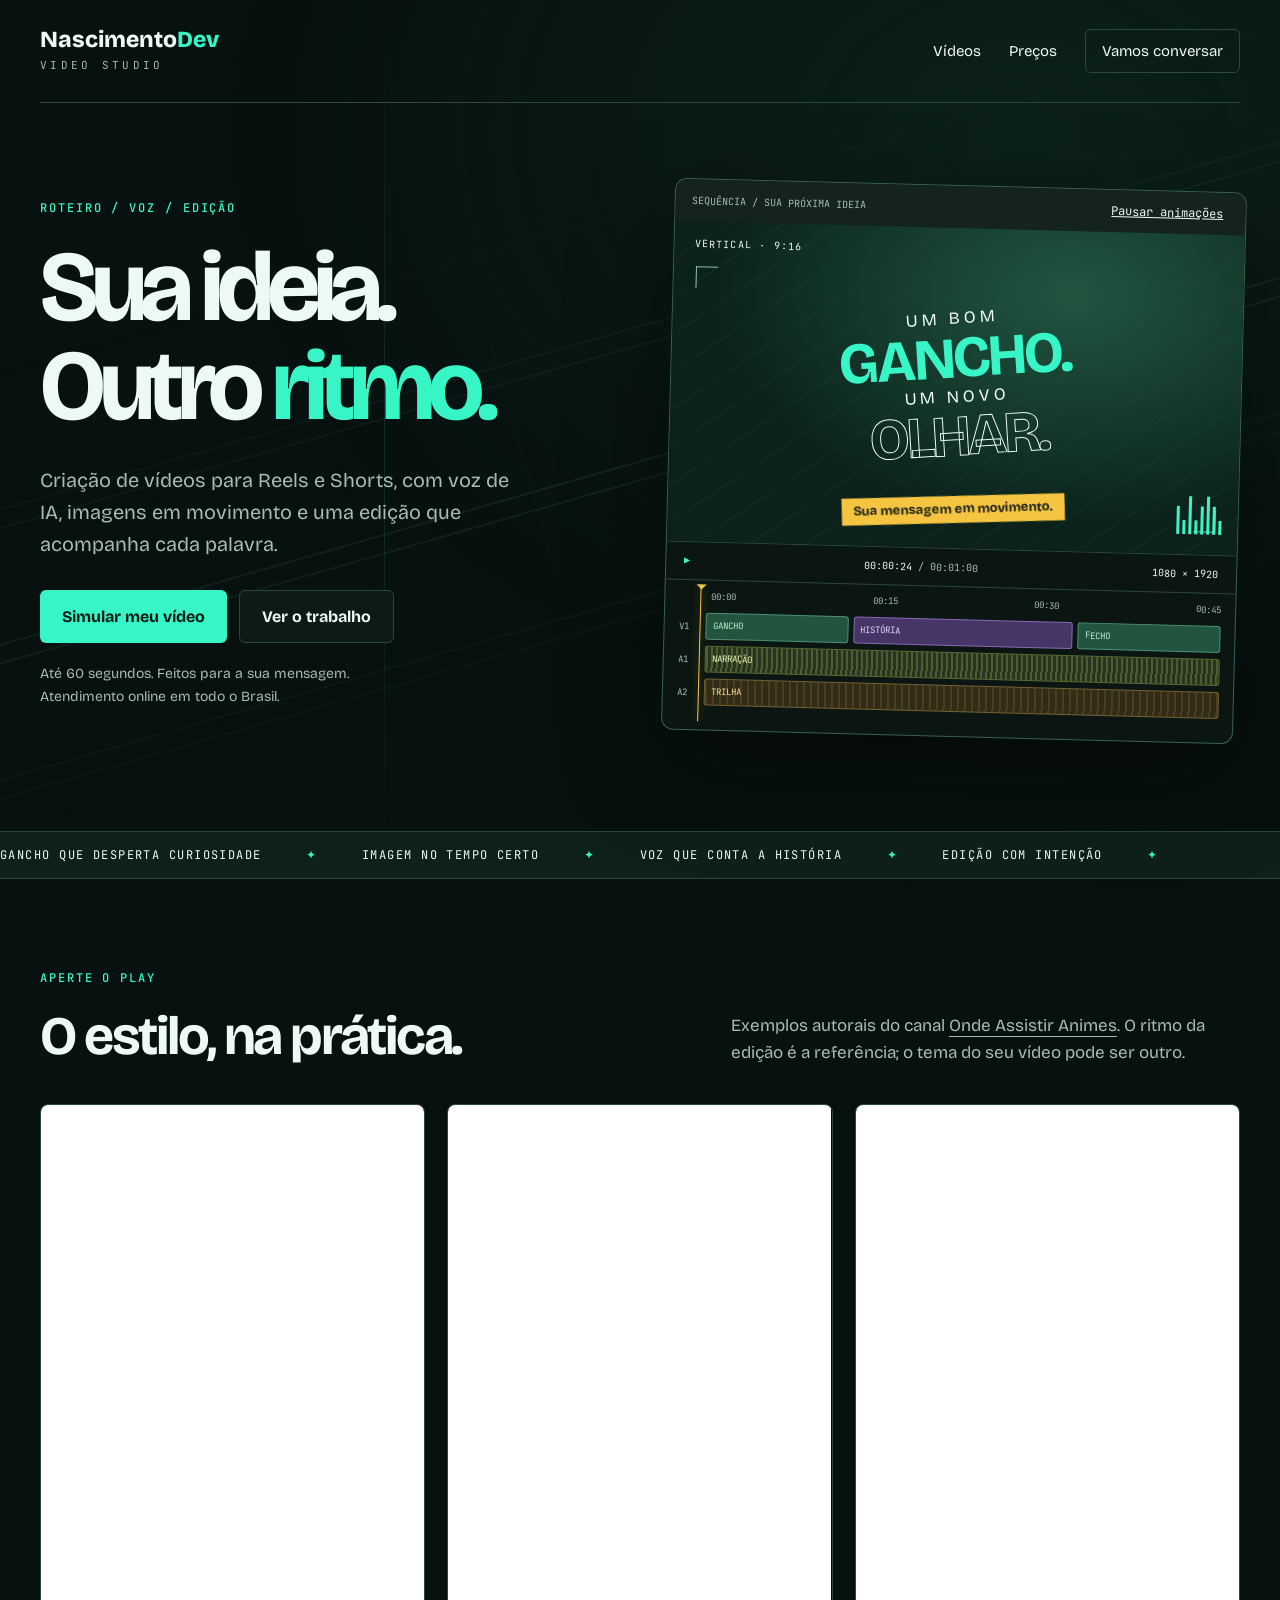
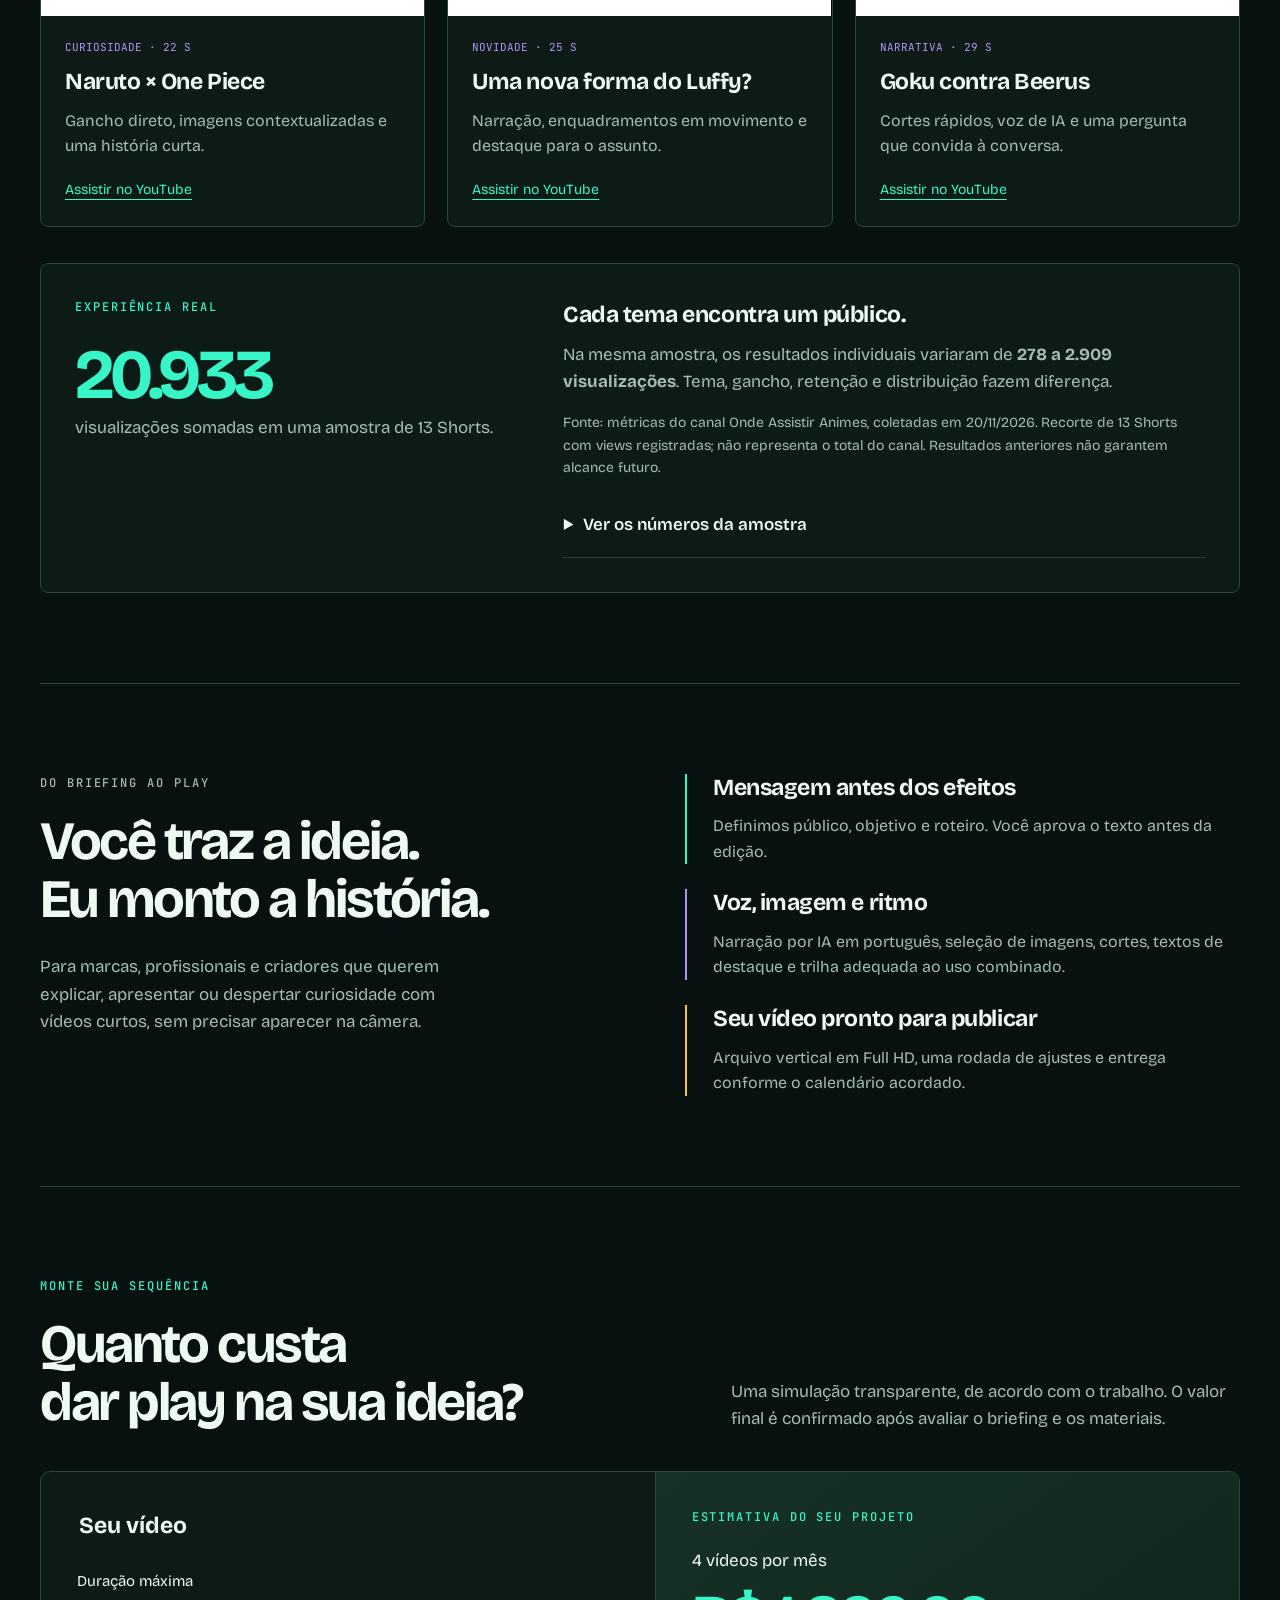
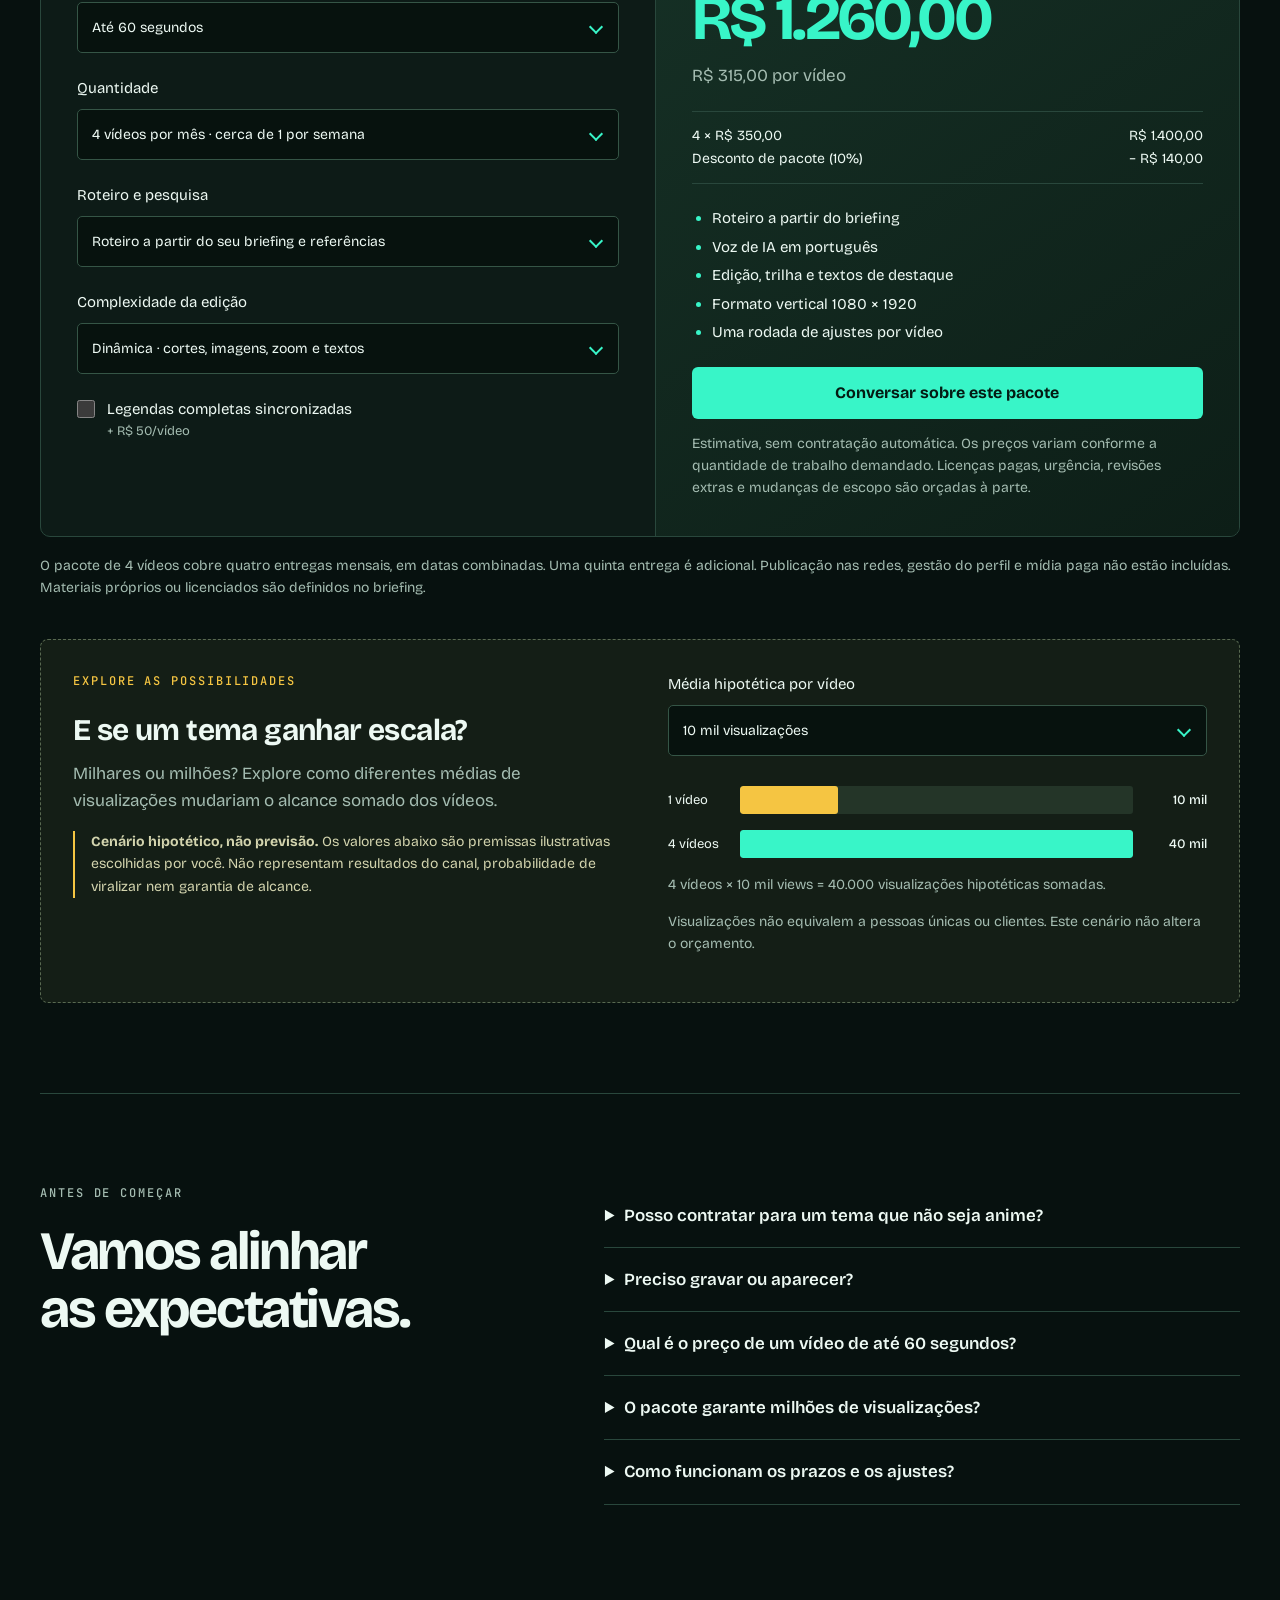
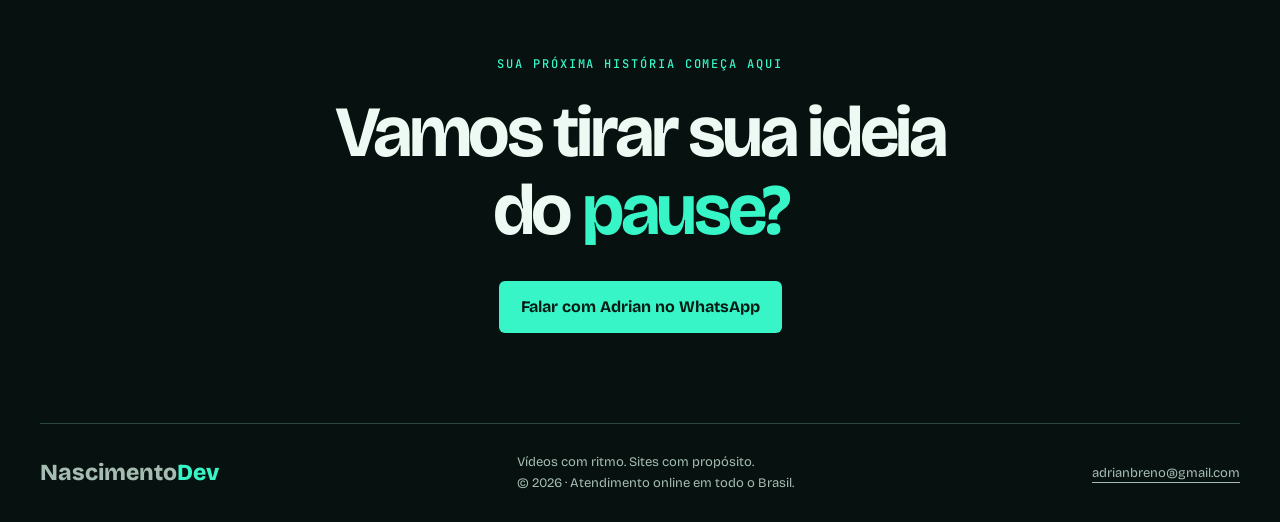
==== videos/index.html @ f518eeb1 "Add video services page with pricing calculator and SEO" ====
<!doctype html>
<html lang="pt-BR">
<head>
<meta charset="utf-8"><meta name="viewport" content="width=device-width,initial-scale=1">
<title>Criação de vídeos para Reels e Shorts com IA | NascimentoDev</title>
<meta name="description" content="Vídeos de até 60 segundos com roteiro, voz de IA, edição dinâmica e trilha. Veja exemplos reais e simule seu pacote mensal de Reels e Shorts.">
<link rel="canonical" href="https://adriannascimentodev.github.io/videos/">
<meta name="theme-color" content="#07110f"><link rel="icon" href="../favicon.svg" type="image/svg+xml">
<meta property="og:type" content="website"><meta property="og:locale" content="pt_BR"><meta property="og:site_name" content="NascimentoDev">
<meta property="og:title" content="Sua ideia merece ritmo. Vídeos por NascimentoDev."><meta property="og:description" content="Roteiro, voz de IA e edição dinâmica para Reels e Shorts. Conheça o trabalho e simule seu orçamento."><meta property="og:url" content="https://adriannascimentodev.github.io/videos/"><meta property="og:image" content="https://adriannascimentodev.github.io/og.png"><meta name="twitter:card" content="summary_large_image">
<link rel="preconnect" href="https://fonts.googleapis.com"><link rel="preconnect" href="https://fonts.gstatic.com" crossorigin>
<link href="https://fonts.googleapis.com/css2?family=Bricolage+Grotesque:wght@400;500;600;700;800&family=JetBrains+Mono:wght@400;500&display=swap" rel="stylesheet">
<link rel="stylesheet" href="styles.css"><script src="calculator.js" defer></script>
<script type="application/ld+json">{"@context":"https://schema.org","@type":"Service","name":"Criação e edição de vídeos para Reels e Shorts","serviceType":"Produção de vídeos curtos com narração por inteligência artificial","url":"https://adriannascimentodev.github.io/videos/","description":"Vídeos verticais de até 60 segundos com roteiro, voz de IA, edição dinâmica e trilha. Orçamento conforme duração e complexidade.","areaServed":{"@type":"Country","name":"Brasil"},"provider":{"@type":"ProfessionalService","name":"NascimentoDev","url":"https://adriannascimentodev.github.io/"}}</script>
</head>
<body>
<a class="skip" href="#conteudo">Pular para o conteúdo</a>
<div class="editing-background" aria-hidden="true"><div class="filmstrip"></div><div class="background-playhead"></div></div>
<header class="site-header wrap"><a class="brand" href="/">Nascimento<span>Dev</span><small>VIDEO STUDIO</small></a><nav aria-label="Navegação principal"><a href="#portfolio">Vídeos</a><a href="#simulador">Preços</a><a class="contact-link" href="https://wa.me/5598984450784?text=Quero%20um%20or%C3%A7amento%20de%20v%C3%ADdeos">Vamos conversar</a></nav></header>
<main id="conteudo">
<section class="hero wrap">
<div class="hero-copy"><p class="eyebrow">ROTEIRO / VOZ / EDIÇÃO</p><h1>Sua ideia.<br>Outro <em>ritmo.</em></h1><p class="intro">Criação de vídeos para Reels e Shorts, com voz de IA, imagens em movimento e uma edição que acompanha cada palavra.</p><div class="actions"><a class="button primary" href="#simulador">Simular meu vídeo</a><a class="button secondary" href="#portfolio">Ver o trabalho</a></div><p class="micro">Até 60 segundos. Feitos para a sua mensagem.<br>Atendimento online em todo o Brasil.</p></div>
<div class="editor" aria-label="Ilustração animada de uma estação de edição de vídeo">
<div class="editor-bar"><span>SEQUÊNCIA / SUA PRÓXIMA IDEIA</span><button id="motion" type="button" aria-pressed="false" aria-label="Pausar animações">Pausar animações</button></div>
<div class="preview"><span class="preview-meta">VERTICAL · 9:16</span><div class="frame-corner tl"></div><div class="frame-corner br"></div><div class="type-scene"><span>UM BOM</span><strong>GANCHO.</strong><span>UM NOVO</span><strong class="outline">OLHAR.</strong></div><div class="caption-chip">Sua mensagem em movimento.</div><div class="levels" aria-hidden="true"><i></i><i></i><i></i><i></i><i></i><i></i><i></i><i></i></div></div>
<div class="transport"><span class="play-symbol" aria-hidden="true">▶</span><span>00:00:24 <b>/ 00:01:00</b></span><span>1080 × 1920</span></div>
<div class="timeline" aria-hidden="true"><div class="ruler"><span>00:00</span><span>00:15</span><span>00:30</span><span>00:45</span></div><div class="track"><b>V1</b><div class="clip">GANCHO</div><div class="clip violet">HISTÓRIA</div><div class="clip">FECHO</div></div><div class="track"><b>A1</b><div class="wave voice">NARRAÇÃO</div></div><div class="track"><b>A2</b><div class="wave music">TRILHA</div></div><div class="playhead"></div></div>
</div></section>
<div class="ticker" aria-hidden="true"><div>GANCHO QUE DESPERTA CURIOSIDADE <span>✦</span> IMAGEM NO TEMPO CERTO <span>✦</span> VOZ QUE CONTA A HISTÓRIA <span>✦</span> EDIÇÃO COM INTENÇÃO <span>✦</span></div></div>
<section class="wrap section" id="portfolio"><div class="section-heading"><div><p class="eyebrow">APERTE O PLAY</p><h2>O estilo, na prática.</h2></div><p>Exemplos autorais do canal <a href="https://www.youtube.com/@OndeAssistirAnimes" target="_blank" rel="noopener">Onde Assistir Animes</a>. O ritmo da edição é a referência; o tema do seu vídeo pode ser outro.</p></div>
<div class="video-grid">
<article class="video-card"><iframe src="https://www.youtube-nocookie.com/embed/9Nivy5EpyGA" title="Exemplo: Naruto e One Piece" loading="lazy" allow="accelerometer; autoplay; clipboard-write; encrypted-media; gyroscope; picture-in-picture; web-share" allowfullscreen></iframe><div><span class="pill">CURIOSIDADE · 22 S</span><h3>Naruto × One Piece</h3><p>Gancho direto, imagens contextualizadas e uma história curta.</p><a href="https://www.youtube.com/watch?v=9Nivy5EpyGA" target="_blank" rel="noopener">Assistir no YouTube</a></div></article>
<article class="video-card"><iframe src="https://www.youtube-nocookie.com/embed/3LkLE3IZ57s" title="Exemplo: nova forma do Luffy" loading="lazy" allow="accelerometer; autoplay; clipboard-write; encrypted-media; gyroscope; picture-in-picture; web-share" allowfullscreen></iframe><div><span class="pill">NOVIDADE · 25 S</span><h3>Uma nova forma do Luffy?</h3><p>Narração, enquadramentos em movimento e destaque para o assunto.</p><a href="https://www.youtube.com/watch?v=3LkLE3IZ57s" target="_blank" rel="noopener">Assistir no YouTube</a></div></article>
<article class="video-card"><iframe src="https://www.youtube-nocookie.com/embed/8WbN7phiHjc" title="Exemplo: Goku contra Beerus" loading="lazy" allow="accelerometer; autoplay; clipboard-write; encrypted-media; gyroscope; picture-in-picture; web-share" allowfullscreen></iframe><div><span class="pill">NARRATIVA · 29 S</span><h3>Goku contra Beerus</h3><p>Cortes rápidos, voz de IA e uma pergunta que convida à conversa.</p><a href="https://www.youtube.com/watch?v=8WbN7phiHjc" target="_blank" rel="noopener">Assistir no YouTube</a></div></article>
</div>
<div class="proof"><div><p class="eyebrow">EXPERIÊNCIA REAL</p><strong>20.933</strong><p>visualizações somadas em uma amostra de 13 Shorts.</p></div><div><h3>Cada tema encontra um público.</h3><p>Na mesma amostra, os resultados individuais variaram de <b>278 a 2.909 visualizações</b>. Tema, gancho, retenção e distribuição fazem diferença.</p><p class="micro">Fonte: métricas do canal Onde Assistir Animes, coletadas em 20/11/2026. Recorte de 13 Shorts com views registradas; não representa o total do canal. Resultados anteriores não garantem alcance futuro.</p><details><summary>Ver os números da amostra</summary><ul class="metrics"><li><a href="https://youtu.be/3LkLE3IZ57s">Gear 6</a><span>2.245</span></li><li><a href="https://youtu.be/-nKy4s3l0Hg">Overgeared</a><span>1.552</span></li><li><a href="https://youtu.be/V8y5BeviVCk">Noelle</a><span>1.564</span></li><li><a href="https://youtu.be/8WbN7phiHjc">Goku × Beerus</a><span>2.033</span></li><li><a href="https://youtu.be/i-h0ZMUZ7_s">Overgeared EP8</a><span>1.258</span></li><li><a href="https://youtu.be/9Nivy5EpyGA">Naruto × One Piece</a><span>2.909</span></li><li><a href="https://youtu.be/HH9qIeh6A_E">Laid-off Mage</a><span>2.089</span></li><li><a href="https://youtu.be/Cik137z240M">Apotecária</a><span>1.282</span></li><li><a href="https://youtu.be/Y73xYKg21CI">Nomes de isekai</a><span>278</span></li><li><a href="https://youtu.be/JSNQGpxlEyM">Attack on Titan</a><span>1.406</span></li><li><a href="https://youtu.be/3m_D3GD1Wnc">Gyro</a><span>2.267</span></li><li><a href="https://youtu.be/5bGCn3ChPHI">Gênero isekai</a><span>777</span></li><li><a href="https://youtu.be/jeAEn--9AeY">Vitrine OAA</a><span>1.273</span></li></ul></details></div></div>
</section>
<section class="section workflow wrap"><div><p class="eyebrow">DO BRIEFING AO PLAY</p><h2>Você traz a ideia.<br>Eu monto a história.</h2><p>Para marcas, profissionais e criadores que querem explicar, apresentar ou despertar curiosidade com vídeos curtos, sem precisar aparecer na câmera.</p></div><ol><li><h3>Mensagem antes dos efeitos</h3><p>Definimos público, objetivo e roteiro. Você aprova o texto antes da edição.</p></li><li><h3>Voz, imagem e ritmo</h3><p>Narração por IA em português, seleção de imagens, cortes, textos de destaque e trilha adequada ao uso combinado.</p></li><li><h3>Seu vídeo pronto para publicar</h3><p>Arquivo vertical em Full HD, uma rodada de ajustes e entrega conforme o calendário acordado.</p></li></ol></section>
<section class="section wrap" id="simulador"><div class="section-heading"><div><p class="eyebrow">MONTE SUA SEQUÊNCIA</p><h2>Quanto custa<br>dar play na sua ideia?</h2></div><p>Uma simulação transparente, de acordo com o trabalho. O valor final é confirmado após avaliar o briefing e os materiais.</p></div>
<div class="calculator"><form id="price-form"><fieldset><legend>Seu vídeo</legend><label for="duration">Duração máxima</label><div class="select-wrap"><select id="duration" name="duration"><option value="30">Até 30 segundos</option><option value="60" selected>Até 60 segundos</option></select></div><label for="quantity">Quantidade</label><div class="select-wrap"><select id="quantity" name="quantity"><option value="1">1 vídeo avulso</option><option value="4" selected>4 vídeos por mês · cerca de 1 por semana</option><option value="8">8 vídeos por mês</option></select></div><label for="research">Roteiro e pesquisa</label><div class="select-wrap"><select id="research" name="research"><option value="0">Roteiro a partir do seu briefing e referências</option><option value="150">Pesquisa aprofundada do tema · + R$ 150/vídeo</option></select></div><label for="editing">Complexidade da edição</label><div class="select-wrap"><select id="editing" name="editing"><option value="0">Dinâmica · cortes, imagens, zoom e textos</option><option value="180">Avançada · animações personalizadas · + R$ 180/vídeo</option></select></div><label class="check"><input id="captions" type="checkbox"> Legendas completas sincronizadas <span>+ R$ 50/vídeo</span></label></fieldset></form>
<div class="price-panel"><p class="eyebrow">ESTIMATIVA DO SEU PROJETO</p><div aria-live="polite" aria-atomic="true"><p id="package-label">4 vídeos por mês</p><strong id="total">R$ 1.260</strong><p id="unit">R$ 315 por vídeo</p><dl id="breakdown"><div><dt>4 × R$ 350</dt><dd>R$ 1.400</dd></div><div><dt>Desconto de pacote (10%)</dt><dd>− R$ 140</dd></div></dl></div><ul class="included"><li>Roteiro a partir do briefing</li><li>Voz de IA em português</li><li>Edição, trilha e textos de destaque</li><li>Formato vertical 1080 × 1920</li><li>Uma rodada de ajustes por vídeo</li></ul><a id="quote" class="button primary" href="https://wa.me/5598984450784?text=Quero%20um%20or%C3%A7amento%20para%204%20v%C3%ADdeos%20de%20at%C3%A9%2060%20segundos.%20Estimativa%3A%20R%24%201.260.">Conversar sobre este pacote</a><p class="micro">Estimativa, sem contratação automática. Os preços variam conforme a quantidade de trabalho demandado. Licenças pagas, urgência, revisões extras e mudanças de escopo são orçadas à parte.</p></div></div>
<p class="scope-note">O pacote de 4 vídeos cobre quatro entregas mensais, em datas combinadas. Uma quinta entrega é adicional. Publicação nas redes, gestão do perfil e mídia paga não estão incluídas. Materiais próprios ou licenciados são definidos no briefing.</p>
<noscript><p>A simulação interativa precisa de JavaScript. Referência: R$ 350 por vídeo de até 60 segundos ou R$ 1.260 por quatro vídeos no escopo básico. Peça um orçamento pelo WhatsApp.</p></noscript>
<div class="reach"><div><p class="eyebrow">EXPLORE AS POSSIBILIDADES</p><h3>E se um tema ganhar escala?</h3><p>Milhares ou milhões? Explore como diferentes médias de visualizações mudariam o alcance somado dos vídeos.</p><p class="disclaimer"><b>Cenário hipotético, não previsão.</b> Os valores abaixo são premissas ilustrativas escolhidas por você. Não representam resultados do canal, probabilidade de viralizar nem garantia de alcance.</p></div><div><label for="scenario">Média hipotética por vídeo</label><div class="select-wrap"><select id="scenario"><option value="1000">1 mil visualizações</option><option value="10000" selected>10 mil visualizações</option><option value="100000">100 mil visualizações</option><option value="1000000">1 milhão de visualizações</option></select></div><div class="chart" role="img" aria-label="Comparação linear entre visualizações hipotéticas de um vídeo e do pacote"><div class="chart-row"><span>1 vídeo</span><div class="bar-space"><div id="single-bar" class="chart-bar single" style="width:25%"></div></div><b id="single-views">10 mil</b></div><div class="chart-row"><span id="chart-quantity">4 vídeos</span><div class="bar-space"><div class="chart-bar"></div></div><b id="total-views">40 mil</b></div></div><p id="reach-equation" class="micro" aria-live="polite">4 vídeos × 10 mil views = 40 mil visualizações hipotéticas somadas.</p><p class="micro">Visualizações não equivalem a pessoas únicas ou clientes. Este cenário não altera o orçamento.</p></div></div>
</section>
<section class="section wrap faq"><div><p class="eyebrow">ANTES DE COMEÇAR</p><h2>Vamos alinhar<br>as expectativas.</h2></div><div><details><summary>Posso contratar para um tema que não seja anime?</summary><p>Sim. O portfólio demonstra a linguagem de edição. O roteiro, as imagens, a voz e a trilha são adaptados à sua marca e ao público, após avaliar o tema e os materiais disponíveis.</p></details><details><summary>Preciso gravar ou aparecer?</summary><p>Não é obrigatório. Podemos trabalhar com narração por inteligência artificial, imagens, materiais da sua marca e elementos gráficos. A disponibilidade e as licenças dos materiais entram na definição do escopo.</p></details><details><summary>Qual é o preço de um vídeo de até 60 segundos?</summary><p>A referência é R$ 350 avulso ou R$ 1.260 por quatro vídeos mensais no escopo básico. Pesquisa aprofundada, animações personalizadas e legendas completas têm acréscimos no simulador. O orçamento final depende do trabalho necessário.</p></details><details><summary>O pacote garante milhões de visualizações?</summary><p>Não. Você contrata a produção dos vídeos. O alcance depende do tema, do público, da retenção, do perfil e da distribuição da plataforma. Os cenários do gráfico são apenas contas ilustrativas e os números do portfólio são resultados passados.</p></details><details><summary>Como funcionam os prazos e os ajustes?</summary><p>Combinamos o calendário depois de receber o briefing e os materiais. Cada vídeo inclui uma rodada de ajustes dentro do roteiro aprovado. Alteração de roteiro após a edição, novas versões e urgência são avaliadas à parte.</p></details></div></section>
<section class="closing wrap"><p class="eyebrow">SUA PRÓXIMA HISTÓRIA COMEÇA AQUI</p><h2>Vamos tirar sua ideia<br>do <em>pause?</em></h2><a class="button primary" href="https://wa.me/5598984450784?text=Quero%20criar%20v%C3%ADdeos%20para%20minha%20marca.%20Podemos%20conversar%20sobre%20o%20briefing%3F">Falar com Adrian no WhatsApp</a></section>
</main><footer class="wrap"><a class="brand" href="/">Nascimento<span>Dev</span></a><p>Vídeos com ritmo. Sites com propósito.<br>© 2026 · Atendimento online em todo o Brasil.</p><a href="mailto:adrianbreno@gmail.com">adrianbreno@gmail.com</a></footer>
</body></html>
---- videos/styles.css ----
:root{color-scheme:dark;--bg:#07110f;--panel:#0d1b17;--line:#29473c;--text:#edf9f3;--muted:#a4bcb1;--green:#38f5c8;--gold:#f5c542;--purple:#af96f5}*{box-sizing:border-box}html{scroll-behavior:smooth;scroll-padding-top:30px}body{margin:0;background:var(--bg);color:var(--text);font:17px/1.6 'Bricolage Grotesque',sans-serif}a{color:inherit;text-underline-offset:5px}button,input,select{font:inherit}button,a,select,input{touch-action:manipulation}a:focus-visible,button:focus-visible,select:focus-visible,input:focus-visible,summary:focus-visible{outline:3px solid var(--gold);outline-offset:5px}button{cursor:pointer}.wrap{width:min(1200px,calc(100% - 64px));margin-inline:auto}main,header,footer{position:relative;z-index:1}.editing-background{position:fixed;inset:0;overflow:hidden;pointer-events:none;background:radial-gradient(ellipse at 80% 15%,#14372d66,transparent 55%)}.filmstrip{position:absolute;inset:20% -15%;opacity:.11;transform:rotate(-16deg);background:repeating-linear-gradient(90deg,transparent 0 175px,#4b8f7522 175px 180px),repeating-linear-gradient(0deg,transparent 0 110px,#6b9b7e 110px 112px,transparent 112px 128px,#6b9b7e 128px 130px);mask-image:linear-gradient(transparent,#000,transparent)}.background-playhead{position:absolute;top:0;bottom:0;width:1px;left:30%;background:linear-gradient(transparent,#38f5c821,transparent);animation:background-scan 22s linear infinite}.site-header{display:flex;align-items:center;justify-content:space-between;gap:24px;padding:26px 0;border-bottom:1px solid var(--line)}.brand{text-decoration:none;font-weight:800;font-size:23px;line-height:1.2;white-space:nowrap}.brand span{color:var(--green)}.brand small{display:block;font:11px/2 'JetBrains Mono',monospace;letter-spacing:.3em;color:var(--muted)}nav{display:flex;align-items:center;gap:28px;font-size:15px}nav a{text-decoration:none}nav a:hover{color:var(--green)}.contact-link{border:1px solid var(--line);border-radius:6px;padding:9px 16px}.hero{display:grid;grid-template-columns:1fr 1fr;gap:56px;align-items:center;padding-block:82px 94px}.eyebrow{font:500 12px/1.6 'JetBrains Mono',monospace;letter-spacing:.16em;color:var(--green);margin:0 0 20px}h1{font-size:clamp(60px,7.8vw,102px);line-height:.99;letter-spacing:-.065em;margin:0 0 28px}em{font-style:normal;color:var(--green)}.intro{font-size:20px;line-height:1.6;color:var(--muted);max-width:480px}.actions{display:flex;gap:12px;flex-wrap:wrap;margin:30px 0 20px}.button{display:inline-flex;align-items:center;justify-content:center;text-align:center;min-height:52px;padding:13px 22px;border-radius:6px;font-size:16px;font-weight:700;text-decoration:none;transition:transform .2s,background .2s}.button:hover{transform:translateY(-2px)}.primary{color:#041b13;background:var(--green)}.primary:hover{background:#82ffdf}.secondary{border:1px solid var(--line);background:#0c1b16}.micro{font-size:14px;color:var(--muted);line-height:1.6}.editor{border:1px solid #386151;border-radius:12px;background:#0b1612;box-shadow:0 35px 100px #0006;transform:rotate(1.5deg);overflow:hidden}.editor-bar{display:flex;align-items:center;justify-content:space-between;gap:10px;padding:12px 16px;font:10px 'JetBrains Mono',monospace;background:#15231d;color:var(--muted)}.editor-bar button{background:transparent;border:0;color:var(--text);font-size:12px;text-decoration:underline}.preview{height:320px;position:relative;overflow:hidden;display:grid;place-items:center;background:radial-gradient(ellipse at 70% 20%,#205641,transparent 65%),repeating-linear-gradient(-35deg,#0b211a 0 30px,#102d23 30px 31px)}.preview-meta{position:absolute;top:16px;left:20px;font:10px 'JetBrains Mono',monospace;letter-spacing:.12em}.type-scene{transform:rotate(-5deg);line-height:1.04;text-align:center;animation:cut 6s ease-in-out infinite}.type-scene>span{display:block;font-size:17px;letter-spacing:.23em}.type-scene strong{display:block;font-size:58px;letter-spacing:-.05em;color:var(--green)}.type-scene .outline{color:transparent;-webkit-text-stroke:1px var(--text)}.caption-chip{position:absolute;bottom:25px;background:var(--gold);color:#192017;font-size:13px;font-weight:700;padding:3px 12px;transform:rotate(-3deg)}.frame-corner{position:absolute;width:22px;height:22px;border:1px solid #8bc6ad}.tl{left:22px;top:45px;border-right:0;border-bottom:0}.br{right:22px;bottom:22px;border-left:0;border-top:0}.levels{position:absolute;right:16px;bottom:20px;display:flex;align-items:end;gap:3px;height:40px}.levels i{height:70%;width:3px;background:var(--green);animation:level .8s ease-in-out infinite alternate}.levels i:nth-child(2n){animation-delay:-.5s;height:35%}.levels i:nth-child(3n){animation-delay:-.2s;height:95%}.transport{display:flex;align-items:center;justify-content:space-between;gap:10px;padding:12px 18px;font:10px 'JetBrains Mono',monospace;border-block:1px solid var(--line)}.transport b{color:var(--muted);font-weight:400}.play-symbol{color:var(--green)}.timeline{position:relative;padding:10px 14px 18px;overflow:hidden}.ruler{display:flex;justify-content:space-between;margin:0 0 10px 32px;font:9px 'JetBrains Mono',monospace;color:var(--muted)}.track{display:flex;gap:5px;margin-bottom:6px;height:27px;font:9px 'JetBrains Mono',monospace}.track>b{min-width:22px;align-self:center;font-weight:400;color:var(--muted)}.clip{flex:1;background:#225440;color:#b4f0cc;padding:6px;border:1px solid #4b9172;border-radius:3px}.violet{background:#483568;border-color:#8568b3;color:#e2d1fa;flex:1.6}.wave{flex:1;border:1px solid #586932;border-radius:3px;padding:6px;background:repeating-linear-gradient(90deg,#bbcd5944 0 2px,transparent 2px 5px),#263521;color:#edf4b4}.music{background:repeating-linear-gradient(90deg,#ad8b3c33 0 2px,transparent 2px 7px),#322b17;border-color:#756035;color:#f9dc92}.playhead{position:absolute;top:4px;bottom:8px;width:1px;left:35px;background:var(--gold);box-shadow:0 0 8px #f5c54280;animation:scan 9s linear infinite}.playhead:before{content:'';position:absolute;left:-4px;border:5px solid transparent;border-top-color:var(--gold)}.ticker{overflow:hidden;border-block:1px solid var(--line);background:#0d2019;padding:15px 0}.ticker>div{width:max-content;font:12px 'JetBrains Mono',monospace;letter-spacing:.12em;animation:marquee 35s linear infinite}.ticker span{color:var(--green);padding:0 36px}.section{padding-block:90px}.section-heading{display:grid;grid-template-columns:1.2fr 1fr;gap:80px;align-items:end;margin-bottom:38px}h2{font-size:clamp(34px,4.5vw,54px);letter-spacing:-.045em;line-height:1.08;margin:0}h3{font-size:23px;letter-spacing:-.02em;line-height:1.2;margin:0 0 12px}p{margin-top:0}.section-heading>p,.workflow p,.video-card p,.proof p,.reach p,.faq p{color:var(--muted)}.section-heading>p{margin-bottom:0}.video-grid{display:grid;grid-template-columns:repeat(3,1fr);gap:22px}.video-card{overflow:hidden;background:var(--panel);border:1px solid var(--line);border-radius:8px}.video-card iframe{display:block;width:100%;aspect-ratio:9/12;border:0;background:#050907}.video-card>div{padding:24px}.video-card p{font-size:16px}.video-card a{font-size:14px;color:var(--green)}.pill{display:block;margin-bottom:14px;font:11px 'JetBrains Mono',monospace;color:var(--purple)}.proof{display:grid;grid-template-columns:1fr 1.5fr;gap:60px;margin-top:36px;border:1px solid var(--line);padding:34px;border-radius:8px;background:#0d1b17}.proof strong{font-size:70px;line-height:1.1;color:var(--green);letter-spacing:-.06em}.proof .eyebrow{color:var(--green)}.proof h3{margin-top:3px}.metrics{list-style:none;padding:0;font-size:14px}.metrics li{display:flex;justify-content:space-between;gap:15px;border-bottom:1px solid var(--line);padding:5px 0}.workflow{display:grid;grid-template-columns:1fr 1fr;gap:90px;border-block:1px solid var(--line)}.workflow>div>p:last-child{margin-top:24px;max-width:430px}.workflow ol{list-style:none;padding:0;margin:0;display:grid;gap:25px}.workflow li{border-left:2px solid var(--green);padding-left:26px}.workflow li:nth-child(2){border-color:var(--purple)}.workflow li:nth-child(3){border-color:var(--gold)}.workflow li p{margin:0;font-size:16px}.calculator{display:grid;grid-template-columns:1.05fr 1fr;background:#0d1b17;border:1px solid var(--line);border-radius:10px;overflow:hidden}form{padding:36px}fieldset{padding:0;margin:0;border:0;min-width:0}legend{font-size:23px;font-weight:700;margin-bottom:25px}label{display:block;font-size:15px;margin-bottom:9px}.select-wrap{position:relative;margin-bottom:23px}.select-wrap:after{content:'';position:absolute;right:18px;top:20px;width:8px;height:8px;border-right:2px solid var(--green);border-bottom:2px solid var(--green);transform:rotate(45deg);pointer-events:none}select{appearance:none;width:100%;min-width:0;min-height:51px;padding:12px 40px 12px 14px;background:#07120e;color:var(--text);border:1px solid #355546;border-radius:5px;font-size:14px}select option{background:#102219}.check{display:grid;grid-template-columns:20px 1fr;gap:0 10px;align-items:start;cursor:pointer}.check span{grid-column:2;font-size:13px;color:var(--muted)}input[type=checkbox]{accent-color:var(--green);width:18px;height:18px;margin:3px 0}.price-panel{padding:36px;background:linear-gradient(145deg,#163126,#0d1e17);border-left:1px solid var(--line)}#package-label{margin-bottom:4px}#total{display:block;font-size:clamp(44px,5vw,65px);letter-spacing:-.05em;line-height:1.25;color:var(--green)}#unit{color:var(--muted);margin:4px 0 22px}dl{font-size:14px;border-block:1px solid var(--line);padding:13px 0}dl>div{display:flex;justify-content:space-between;gap:20px}dd{margin:0}.included{padding-left:20px;font-size:15px;line-height:1.9;margin:20px 0}.included li::marker{color:var(--green)}.price-panel .button{width:100%;margin-bottom:14px}.price-panel .micro{margin-bottom:0}.scope-note{font-size:14px;color:var(--muted);margin:18px 0 40px}.reach{display:grid;grid-template-columns:1fr 1fr;gap:55px;padding:32px;border:1px dashed #586951;border-radius:8px;background:#141e16}.reach h3{font-size:30px}.reach .disclaimer{font-size:14px;color:#d3d4ae;border-left:2px solid var(--gold);padding-left:16px;margin-bottom:0}.reach .eyebrow{color:var(--gold)}.chart{margin:30px 0 16px}.chart-row{display:grid;grid-template-columns:60px 1fr 62px;gap:12px;align-items:center;margin-bottom:16px;font-size:13px}.chart-row b{text-align:right;font-weight:500}.bar-space{height:28px;background:#243528;border-radius:3px;overflow:hidden}.chart-bar{height:100%;background:var(--green);width:100%;border-radius:3px;transition:width .35s}.chart-bar.single{background:var(--gold)}.faq{display:grid;grid-template-columns:1fr 1.3fr;gap:75px;border-top:1px solid var(--line)}details{border-bottom:1px solid var(--line);padding:18px 0}summary{cursor:pointer;font-weight:600;list-style-position:outside;margin-left:20px}details p{font-size:16px;margin:18px 0 4px}.closing{text-align:center;padding:60px 0 90px}.closing h2{font-size:clamp(44px,6vw,72px);margin-bottom:32px}footer{display:flex;justify-content:space-between;gap:30px;align-items:center;padding-block:28px;border-top:1px solid var(--line);font-size:13px;color:var(--muted)}footer p{margin:0}.skip{position:fixed;top:-100px;left:20px;z-index:100;background:var(--green);color:#07110f;padding:12px}.skip:focus{top:10px}.motion-paused *,.motion-paused *:before{animation-play-state:paused!important;transition:none!important}
@keyframes scan{from{left:35px}to{left:96%}}@keyframes background-scan{from{transform:translateX(0)}to{transform:translateX(70vw)}}@keyframes level{to{transform:scaleY(.25)}}@keyframes cut{0%,44%,100%{transform:rotate(-5deg) scale(1)}48%,92%{transform:rotate(2deg) scale(1.08)}}@keyframes marquee{from{transform:translateX(6vw)}to{transform:translateX(-15vw)}}
@media(min-width:1500px){.hero{padding-block:105px}.preview{height:365px}}@media(max-width:950px){.wrap{width:calc(100% - 40px)}.hero{gap:28px}.editor{transform:none}.type-scene strong{font-size:46px}.section-heading{gap:35px}.workflow,.faq{gap:40px}.reach{gap:25px;padding:26px}form,.price-panel{padding:25px}nav{gap:18px}.proof{gap:35px}.video-card>div{padding:18px}.transport{font-size:9px}}
@media(max-width:700px){.site-header{padding-block:20px;gap:12px;flex-wrap:wrap}.brand{font-size:21px}nav{gap:17px;font-size:14px}.contact-link{display:none}.hero{grid-template-columns:1fr;padding-block:55px;gap:40px}h1{font-size:76px}.intro{font-size:18px}.editor{max-width:480px;width:100%;margin:auto}.preview{height:290px}.type-scene strong{font-size:55px}.section{padding-block:58px}.section-heading,.workflow,.calculator,.reach,.faq{grid-template-columns:1fr;gap:28px}.section-heading{margin-bottom:28px}.video-grid{grid-template-columns:1fr;max-width:430px;margin:auto;gap:25px}.video-card iframe{aspect-ratio:9/10}.proof{grid-template-columns:1fr;gap:22px;padding:25px}.proof strong{font-size:62px}.proof>div>p:last-child{margin-bottom:0}.price-panel{border-left:0;border-top:1px solid var(--line)}.reach{padding:23px;gap:30px}.closing{padding-bottom:60px}footer{flex-direction:column;text-align:center;gap:15px}.eyebrow{font-size:11px}h2{font-size:37px}.chart-row{gap:8px}.workflow>div>p:last-child{margin-bottom:0}.actions .button{flex:1;white-space:nowrap;padding:13px 15px}}
@media(prefers-reduced-motion:reduce){*,*:before,*:after{animation:none!important;transition:none!important;scroll-behavior:auto!important}}
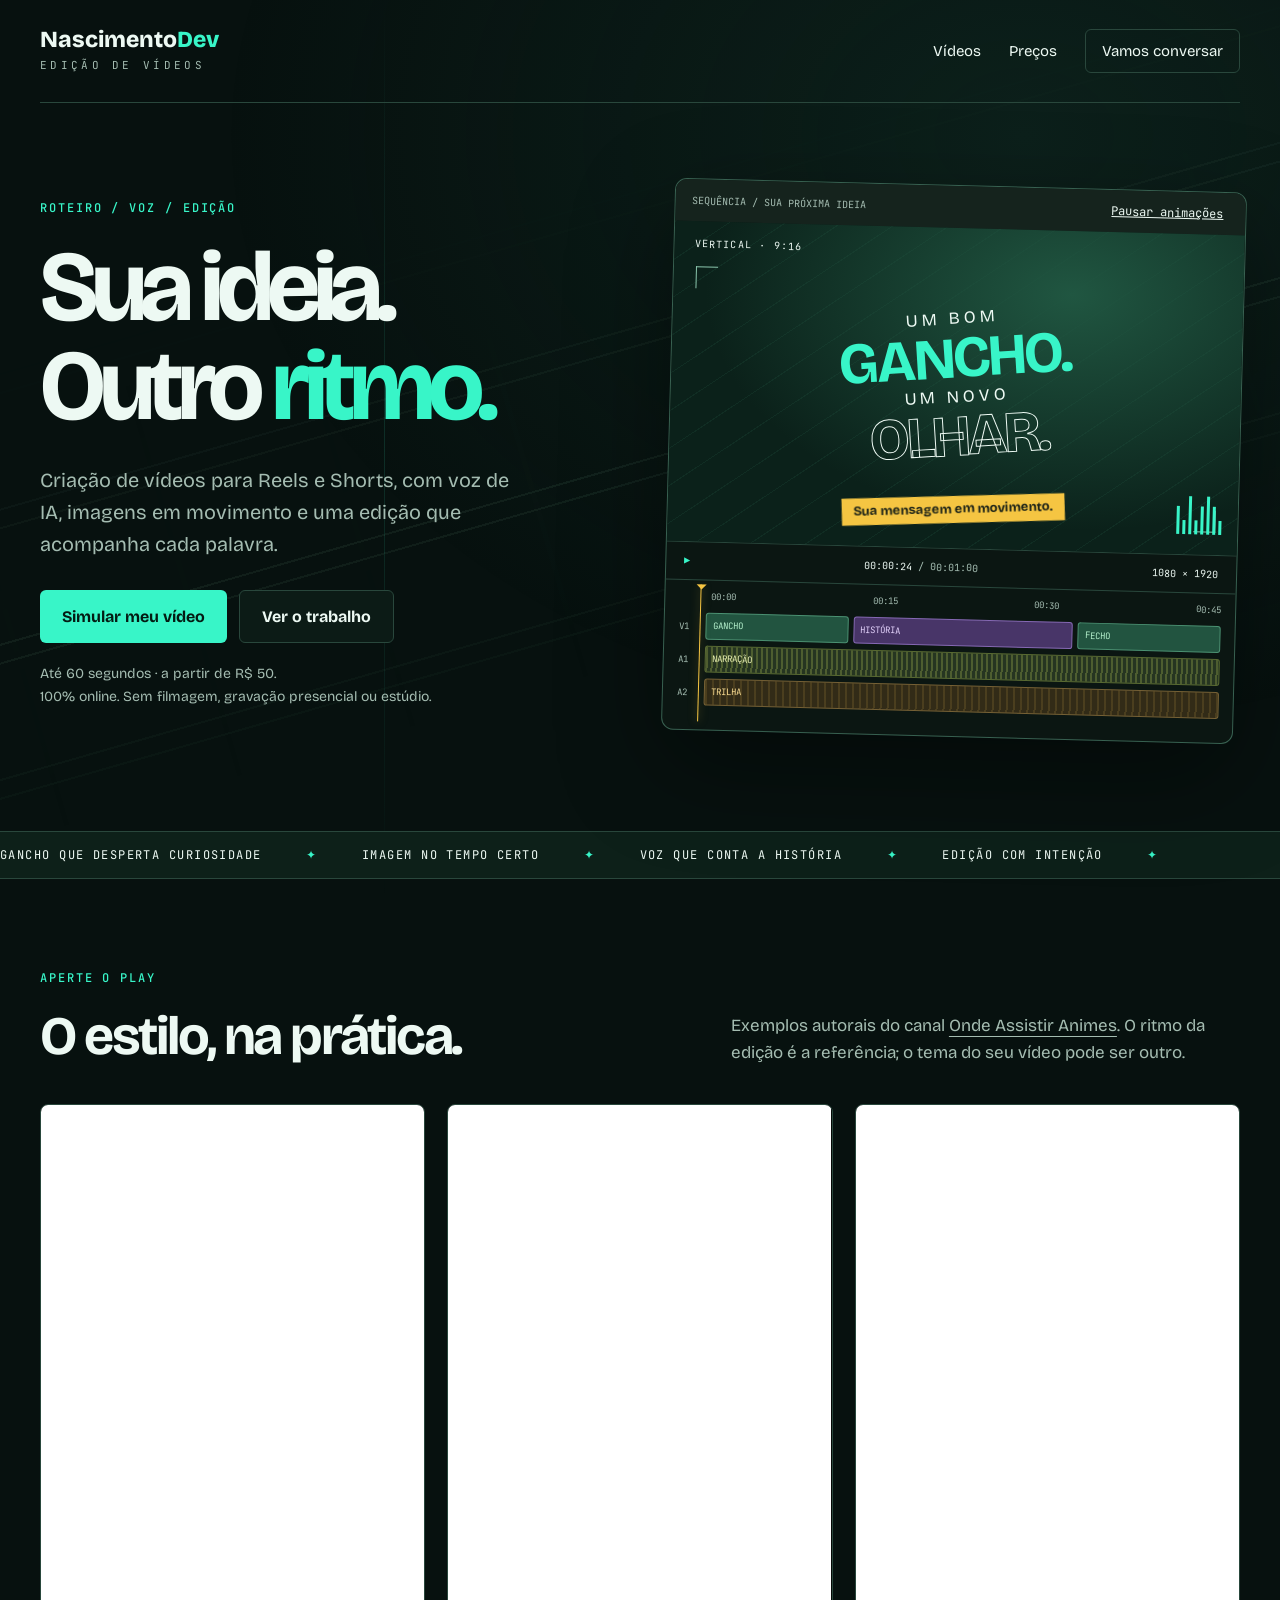
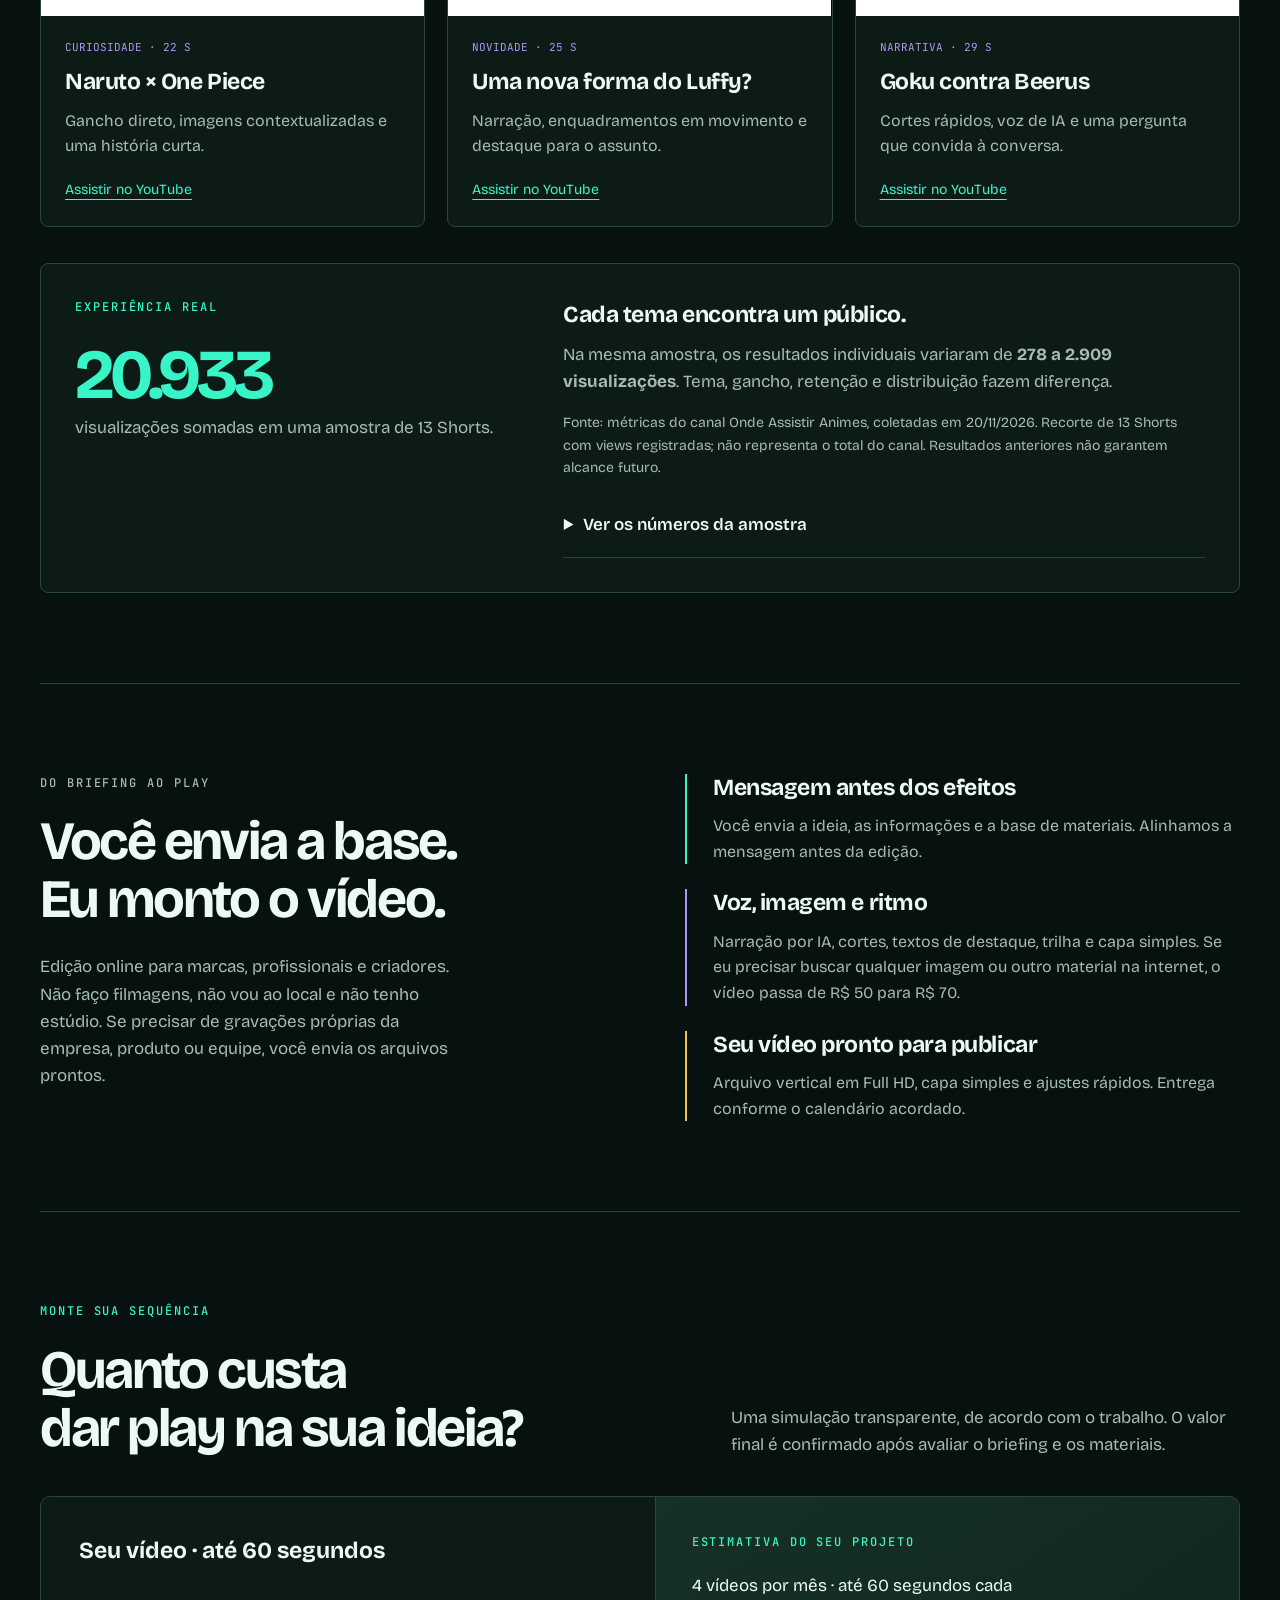
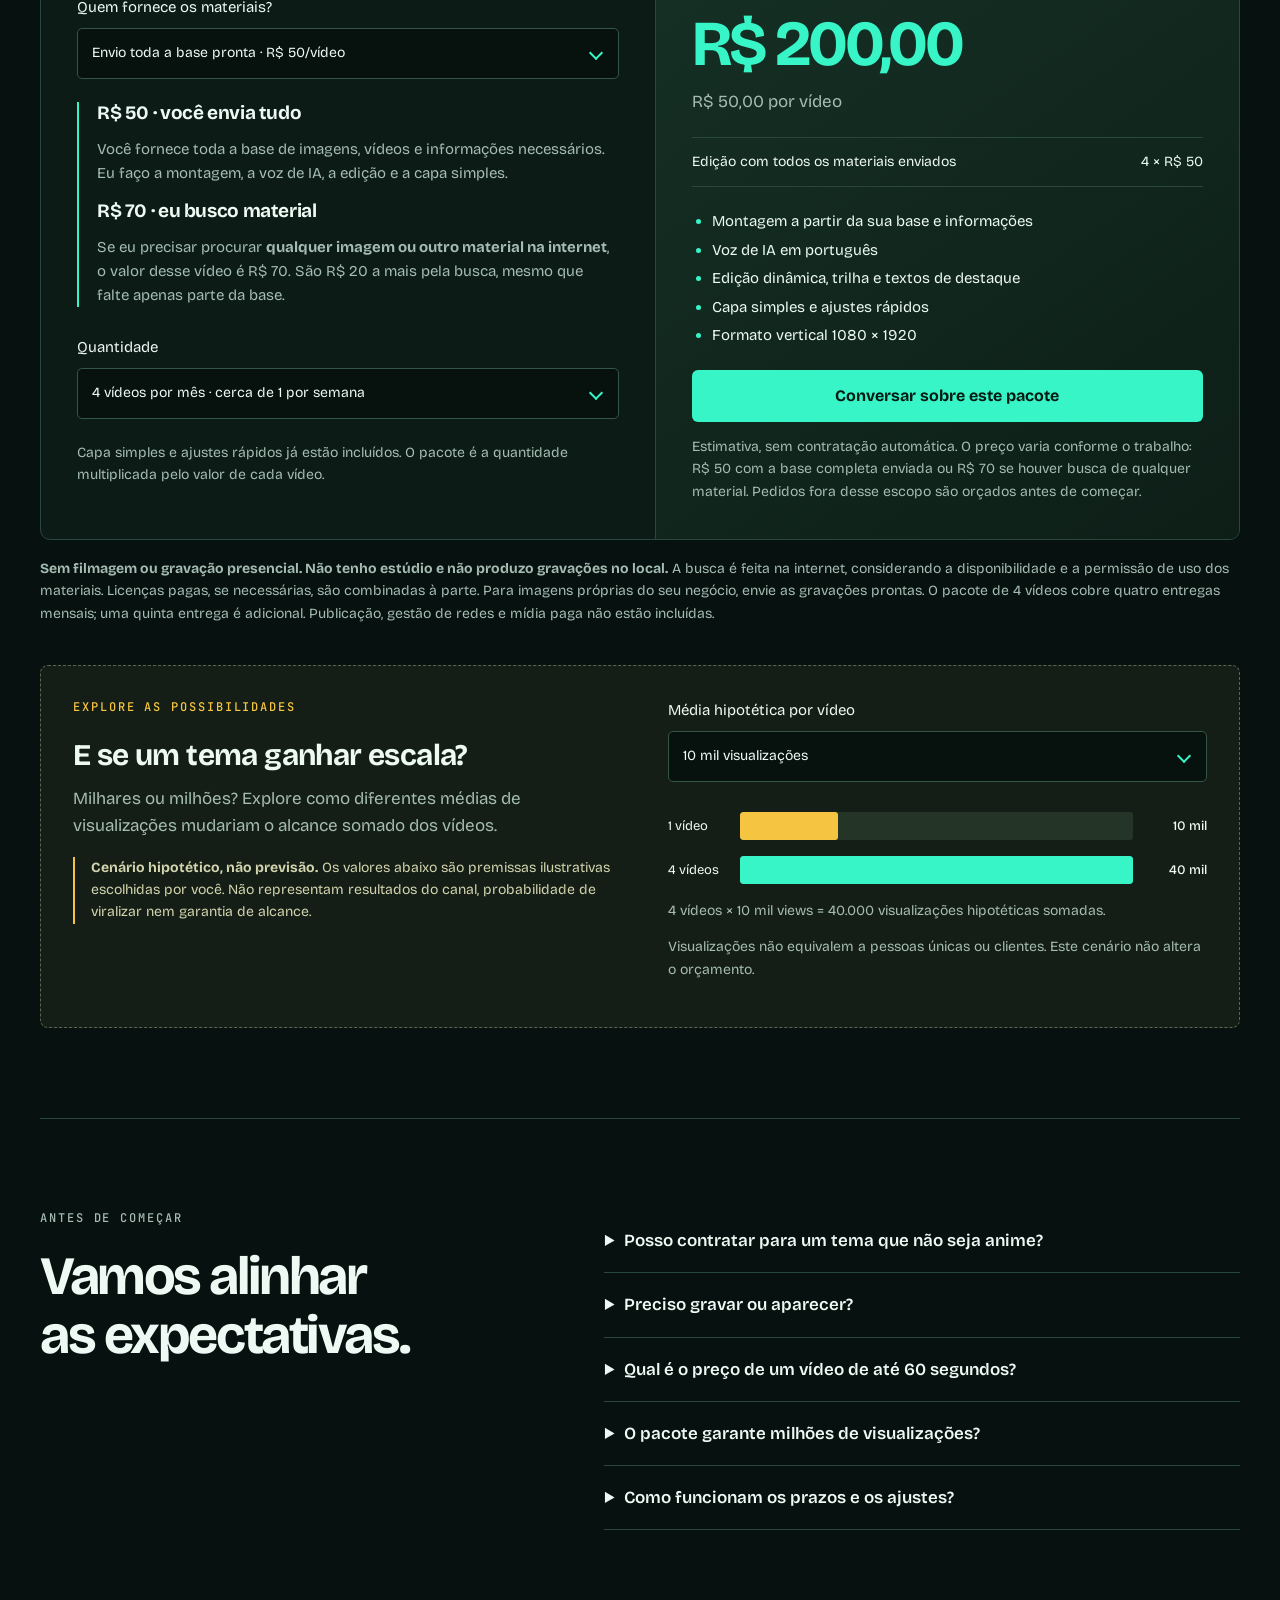
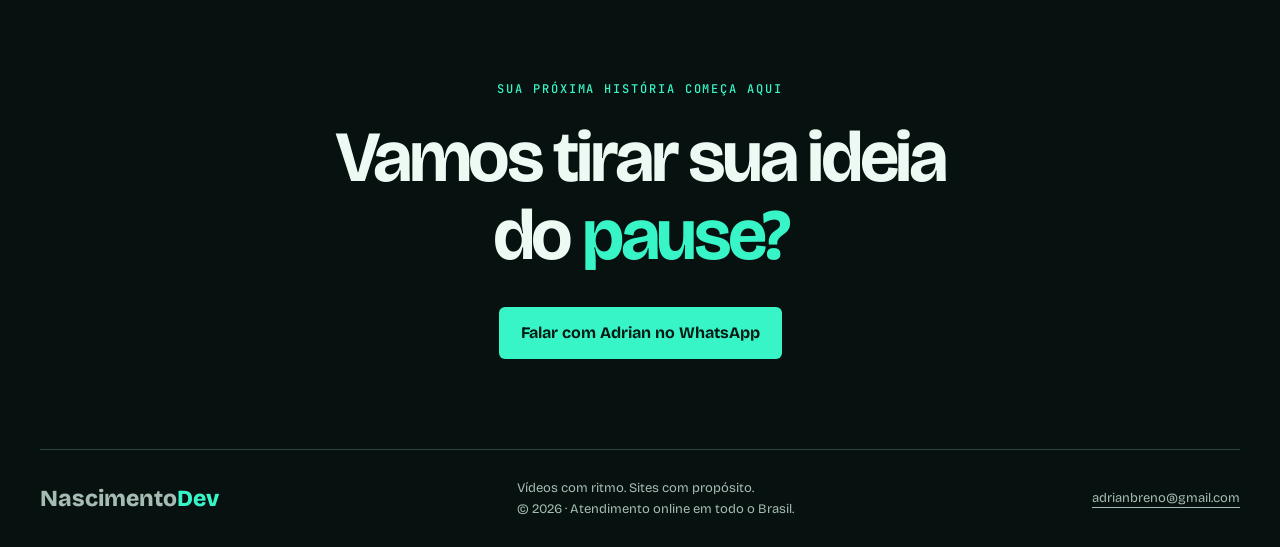
==== commit bf45d6a6: "Align video pricing and scope with automated editing service" ====
--- a/videos/index.html
+++ b/videos/index.html
@@ -3,7 +3,7 @@
 <head>
 <meta charset="utf-8"><meta name="viewport" content="width=device-width,initial-scale=1">
 <title>Criação de vídeos para Reels e Shorts com IA | NascimentoDev</title>
-<meta name="description" content="Vídeos de até 60 segundos com roteiro, voz de IA, edição dinâmica e trilha. Veja exemplos reais e simule seu pacote mensal de Reels e Shorts.">
+<meta name="description" content="Edição de Reels e Shorts até 60s: R$ 50 com seus materiais ou R$ 70 com busca na internet. Voz de IA e capa simples. Online, sem filmagem.">
 <link rel="canonical" href="https://adriannascimentodev.github.io/videos/">
 <meta name="theme-color" content="#07110f"><link rel="icon" href="../favicon.svg" type="image/svg+xml">
 <meta property="og:type" content="website"><meta property="og:locale" content="pt_BR"><meta property="og:site_name" content="NascimentoDev">
@@ -16,10 +16,10 @@
 <body>
 <a class="skip" href="#conteudo">Pular para o conteúdo</a>
 <div class="editing-background" aria-hidden="true"><div class="filmstrip"></div><div class="background-playhead"></div></div>
-<header class="site-header wrap"><a class="brand" href="/">Nascimento<span>Dev</span><small>VIDEO STUDIO</small></a><nav aria-label="Navegação principal"><a href="#portfolio">Vídeos</a><a href="#simulador">Preços</a><a class="contact-link" href="https://wa.me/5598984450784?text=Quero%20um%20or%C3%A7amento%20de%20v%C3%ADdeos">Vamos conversar</a></nav></header>
+<header class="site-header wrap"><a class="brand" href="/">Nascimento<span>Dev</span><small>EDIÇÃO DE VÍDEOS</small></a><nav aria-label="Navegação principal"><a href="#portfolio">Vídeos</a><a href="#simulador">Preços</a><a class="contact-link" href="https://wa.me/5598984450784?text=Quero%20um%20or%C3%A7amento%20de%20v%C3%ADdeos">Vamos conversar</a></nav></header>
 <main id="conteudo">
 <section class="hero wrap">
-<div class="hero-copy"><p class="eyebrow">ROTEIRO / VOZ / EDIÇÃO</p><h1>Sua ideia.<br>Outro <em>ritmo.</em></h1><p class="intro">Criação de vídeos para Reels e Shorts, com voz de IA, imagens em movimento e uma edição que acompanha cada palavra.</p><div class="actions"><a class="button primary" href="#simulador">Simular meu vídeo</a><a class="button secondary" href="#portfolio">Ver o trabalho</a></div><p class="micro">Até 60 segundos. Feitos para a sua mensagem.<br>Atendimento online em todo o Brasil.</p></div>
+<div class="hero-copy"><p class="eyebrow">ROTEIRO / VOZ / EDIÇÃO</p><h1>Sua ideia.<br>Outro <em>ritmo.</em></h1><p class="intro">Criação de vídeos para Reels e Shorts, com voz de IA, imagens em movimento e uma edição que acompanha cada palavra.</p><div class="actions"><a class="button primary" href="#simulador">Simular meu vídeo</a><a class="button secondary" href="#portfolio">Ver o trabalho</a></div><p class="micro">Até 60 segundos · a partir de R$ 50.<br>100% online. Sem filmagem, gravação presencial ou estúdio.</p></div>
 <div class="editor" aria-label="Ilustração animada de uma estação de edição de vídeo">
 <div class="editor-bar"><span>SEQUÊNCIA / SUA PRÓXIMA IDEIA</span><button id="motion" type="button" aria-pressed="false" aria-label="Pausar animações">Pausar animações</button></div>
 <div class="preview"><span class="preview-meta">VERTICAL · 9:16</span><div class="frame-corner tl"></div><div class="frame-corner br"></div><div class="type-scene"><span>UM BOM</span><strong>GANCHO.</strong><span>UM NOVO</span><strong class="outline">OLHAR.</strong></div><div class="caption-chip">Sua mensagem em movimento.</div><div class="levels" aria-hidden="true"><i></i><i></i><i></i><i></i><i></i><i></i><i></i><i></i></div></div>
@@ -35,15 +35,15 @@
 </div>
 <div class="proof"><div><p class="eyebrow">EXPERIÊNCIA REAL</p><strong>20.933</strong><p>visualizações somadas em uma amostra de 13 Shorts.</p></div><div><h3>Cada tema encontra um público.</h3><p>Na mesma amostra, os resultados individuais variaram de <b>278 a 2.909 visualizações</b>. Tema, gancho, retenção e distribuição fazem diferença.</p><p class="micro">Fonte: métricas do canal Onde Assistir Animes, coletadas em 20/11/2026. Recorte de 13 Shorts com views registradas; não representa o total do canal. Resultados anteriores não garantem alcance futuro.</p><details><summary>Ver os números da amostra</summary><ul class="metrics"><li><a href="https://youtu.be/3LkLE3IZ57s">Gear 6</a><span>2.245</span></li><li><a href="https://youtu.be/-nKy4s3l0Hg">Overgeared</a><span>1.552</span></li><li><a href="https://youtu.be/V8y5BeviVCk">Noelle</a><span>1.564</span></li><li><a href="https://youtu.be/8WbN7phiHjc">Goku × Beerus</a><span>2.033</span></li><li><a href="https://youtu.be/i-h0ZMUZ7_s">Overgeared EP8</a><span>1.258</span></li><li><a href="https://youtu.be/9Nivy5EpyGA">Naruto × One Piece</a><span>2.909</span></li><li><a href="https://youtu.be/HH9qIeh6A_E">Laid-off Mage</a><span>2.089</span></li><li><a href="https://youtu.be/Cik137z240M">Apotecária</a><span>1.282</span></li><li><a href="https://youtu.be/Y73xYKg21CI">Nomes de isekai</a><span>278</span></li><li><a href="https://youtu.be/JSNQGpxlEyM">Attack on Titan</a><span>1.406</span></li><li><a href="https://youtu.be/3m_D3GD1Wnc">Gyro</a><span>2.267</span></li><li><a href="https://youtu.be/5bGCn3ChPHI">Gênero isekai</a><span>777</span></li><li><a href="https://youtu.be/jeAEn--9AeY">Vitrine OAA</a><span>1.273</span></li></ul></details></div></div>
 </section>
-<section class="section workflow wrap"><div><p class="eyebrow">DO BRIEFING AO PLAY</p><h2>Você traz a ideia.<br>Eu monto a história.</h2><p>Para marcas, profissionais e criadores que querem explicar, apresentar ou despertar curiosidade com vídeos curtos, sem precisar aparecer na câmera.</p></div><ol><li><h3>Mensagem antes dos efeitos</h3><p>Definimos público, objetivo e roteiro. Você aprova o texto antes da edição.</p></li><li><h3>Voz, imagem e ritmo</h3><p>Narração por IA em português, seleção de imagens, cortes, textos de destaque e trilha adequada ao uso combinado.</p></li><li><h3>Seu vídeo pronto para publicar</h3><p>Arquivo vertical em Full HD, uma rodada de ajustes e entrega conforme o calendário acordado.</p></li></ol></section>
+<section class="section workflow wrap"><div><p class="eyebrow">DO BRIEFING AO PLAY</p><h2>Você envia a base.<br>Eu monto o vídeo.</h2><p>Edição online para marcas, profissionais e criadores. Não faço filmagens, não vou ao local e não tenho estúdio. Se precisar de gravações próprias da empresa, produto ou equipe, você envia os arquivos prontos.</p></div><ol><li><h3>Mensagem antes dos efeitos</h3><p>Você envia a ideia, as informações e a base de materiais. Alinhamos a mensagem antes da edição.</p></li><li><h3>Voz, imagem e ritmo</h3><p>Narração por IA, cortes, textos de destaque, trilha e capa simples. Se eu precisar buscar qualquer imagem ou outro material na internet, o vídeo passa de R$ 50 para R$ 70.</p></li><li><h3>Seu vídeo pronto para publicar</h3><p>Arquivo vertical em Full HD, capa simples e ajustes rápidos. Entrega conforme o calendário acordado.</p></li></ol></section>
 <section class="section wrap" id="simulador"><div class="section-heading"><div><p class="eyebrow">MONTE SUA SEQUÊNCIA</p><h2>Quanto custa<br>dar play na sua ideia?</h2></div><p>Uma simulação transparente, de acordo com o trabalho. O valor final é confirmado após avaliar o briefing e os materiais.</p></div>
-<div class="calculator"><form id="price-form"><fieldset><legend>Seu vídeo</legend><label for="duration">Duração máxima</label><div class="select-wrap"><select id="duration" name="duration"><option value="30">Até 30 segundos</option><option value="60" selected>Até 60 segundos</option></select></div><label for="quantity">Quantidade</label><div class="select-wrap"><select id="quantity" name="quantity"><option value="1">1 vídeo avulso</option><option value="4" selected>4 vídeos por mês · cerca de 1 por semana</option><option value="8">8 vídeos por mês</option></select></div><label for="research">Roteiro e pesquisa</label><div class="select-wrap"><select id="research" name="research"><option value="0">Roteiro a partir do seu briefing e referências</option><option value="150">Pesquisa aprofundada do tema · + R$ 150/vídeo</option></select></div><label for="editing">Complexidade da edição</label><div class="select-wrap"><select id="editing" name="editing"><option value="0">Dinâmica · cortes, imagens, zoom e textos</option><option value="180">Avançada · animações personalizadas · + R$ 180/vídeo</option></select></div><label class="check"><input id="captions" type="checkbox"> Legendas completas sincronizadas <span>+ R$ 50/vídeo</span></label></fieldset></form>
-<div class="price-panel"><p class="eyebrow">ESTIMATIVA DO SEU PROJETO</p><div aria-live="polite" aria-atomic="true"><p id="package-label">4 vídeos por mês</p><strong id="total">R$ 1.260</strong><p id="unit">R$ 315 por vídeo</p><dl id="breakdown"><div><dt>4 × R$ 350</dt><dd>R$ 1.400</dd></div><div><dt>Desconto de pacote (10%)</dt><dd>− R$ 140</dd></div></dl></div><ul class="included"><li>Roteiro a partir do briefing</li><li>Voz de IA em português</li><li>Edição, trilha e textos de destaque</li><li>Formato vertical 1080 × 1920</li><li>Uma rodada de ajustes por vídeo</li></ul><a id="quote" class="button primary" href="https://wa.me/5598984450784?text=Quero%20um%20or%C3%A7amento%20para%204%20v%C3%ADdeos%20de%20at%C3%A9%2060%20segundos.%20Estimativa%3A%20R%24%201.260.">Conversar sobre este pacote</a><p class="micro">Estimativa, sem contratação automática. Os preços variam conforme a quantidade de trabalho demandado. Licenças pagas, urgência, revisões extras e mudanças de escopo são orçadas à parte.</p></div></div>
-<p class="scope-note">O pacote de 4 vídeos cobre quatro entregas mensais, em datas combinadas. Uma quinta entrega é adicional. Publicação nas redes, gestão do perfil e mídia paga não estão incluídas. Materiais próprios ou licenciados são definidos no briefing.</p>
-<noscript><p>A simulação interativa precisa de JavaScript. Referência: R$ 350 por vídeo de até 60 segundos ou R$ 1.260 por quatro vídeos no escopo básico. Peça um orçamento pelo WhatsApp.</p></noscript>
+<div class="calculator"><form id="price-form"><fieldset><legend>Seu vídeo · até 60 segundos</legend><label for="materials">Quem fornece os materiais?</label><div class="select-wrap"><select id="materials" name="materials"><option value="provided">Envio toda a base pronta · R$ 50/vídeo</option><option value="search">Preciso de busca na internet · R$ 70/vídeo</option></select></div><div class="material-rules"><h3>R$ 50 · você envia tudo</h3><p>Você fornece toda a base de imagens, vídeos e informações necessários. Eu faço a montagem, a voz de IA, a edição e a capa simples.</p><h3>R$ 70 · eu busco material</h3><p>Se eu precisar procurar <b>qualquer imagem ou outro material na internet</b>, o valor desse vídeo é R$ 70. São R$ 20 a mais pela busca, mesmo que falte apenas parte da base.</p></div><label for="quantity">Quantidade</label><div class="select-wrap"><select id="quantity" name="quantity"><option value="1">1 vídeo avulso</option><option value="4" selected>4 vídeos por mês · cerca de 1 por semana</option><option value="8">8 vídeos por mês</option><option value="10">10 vídeos por mês</option></select></div><p class="micro">Capa simples e ajustes rápidos já estão incluídos. O pacote é a quantidade multiplicada pelo valor de cada vídeo.</p></fieldset></form>
+<div class="price-panel"><p class="eyebrow">ESTIMATIVA DO SEU PROJETO</p><div aria-live="polite" aria-atomic="true"><p id="package-label">4 vídeos por mês · até 60 segundos cada</p><strong id="total">R$ 200</strong><p id="unit">R$ 50 por vídeo</p><dl id="breakdown"><div><dt>Edição com todos os materiais enviados</dt><dd>4 × R$ 50</dd></div></dl></div><ul class="included"><li>Montagem a partir da sua base e informações</li><li>Voz de IA em português</li><li>Edição dinâmica, trilha e textos de destaque</li><li>Capa simples e ajustes rápidos</li><li>Formato vertical 1080 × 1920</li></ul><a id="quote" class="button primary" href="https://wa.me/5598984450784?text=Quero%204%20v%C3%ADdeos%20de%20at%C3%A9%2060%20segundos.%20Vou%20enviar%20todos%20os%20materiais.%20Estimativa%3A%20R%24%20200.">Conversar sobre este pacote</a><p class="micro">Estimativa, sem contratação automática. O preço varia conforme o trabalho: R$ 50 com a base completa enviada ou R$ 70 se houver busca de qualquer material. Pedidos fora desse escopo são orçados antes de começar.</p></div></div>
+<p class="scope-note"><b>Sem filmagem ou gravação presencial. Não tenho estúdio e não produzo gravações no local.</b> A busca é feita na internet, considerando a disponibilidade e a permissão de uso dos materiais. Licenças pagas, se necessárias, são combinadas à parte. Para imagens próprias do seu negócio, envie as gravações prontas. O pacote de 4 vídeos cobre quatro entregas mensais; uma quinta entrega é adicional. Publicação, gestão de redes e mídia paga não estão incluídas.</p>
+<noscript><p>Até 60 segundos: R$ 50 com todos os materiais enviados ou R$ 70 com busca de qualquer material na internet. Quatro vídeos: R$ 200 ou R$ 280. Capa simples incluída; sem filmagem. A calculadora interativa precisa de JavaScript.</p></noscript>
 <div class="reach"><div><p class="eyebrow">EXPLORE AS POSSIBILIDADES</p><h3>E se um tema ganhar escala?</h3><p>Milhares ou milhões? Explore como diferentes médias de visualizações mudariam o alcance somado dos vídeos.</p><p class="disclaimer"><b>Cenário hipotético, não previsão.</b> Os valores abaixo são premissas ilustrativas escolhidas por você. Não representam resultados do canal, probabilidade de viralizar nem garantia de alcance.</p></div><div><label for="scenario">Média hipotética por vídeo</label><div class="select-wrap"><select id="scenario"><option value="1000">1 mil visualizações</option><option value="10000" selected>10 mil visualizações</option><option value="100000">100 mil visualizações</option><option value="1000000">1 milhão de visualizações</option></select></div><div class="chart" role="img" aria-label="Comparação linear entre visualizações hipotéticas de um vídeo e do pacote"><div class="chart-row"><span>1 vídeo</span><div class="bar-space"><div id="single-bar" class="chart-bar single" style="width:25%"></div></div><b id="single-views">10 mil</b></div><div class="chart-row"><span id="chart-quantity">4 vídeos</span><div class="bar-space"><div class="chart-bar"></div></div><b id="total-views">40 mil</b></div></div><p id="reach-equation" class="micro" aria-live="polite">4 vídeos × 10 mil views = 40 mil visualizações hipotéticas somadas.</p><p class="micro">Visualizações não equivalem a pessoas únicas ou clientes. Este cenário não altera o orçamento.</p></div></div>
 </section>
-<section class="section wrap faq"><div><p class="eyebrow">ANTES DE COMEÇAR</p><h2>Vamos alinhar<br>as expectativas.</h2></div><div><details><summary>Posso contratar para um tema que não seja anime?</summary><p>Sim. O portfólio demonstra a linguagem de edição. O roteiro, as imagens, a voz e a trilha são adaptados à sua marca e ao público, após avaliar o tema e os materiais disponíveis.</p></details><details><summary>Preciso gravar ou aparecer?</summary><p>Não é obrigatório. Podemos trabalhar com narração por inteligência artificial, imagens, materiais da sua marca e elementos gráficos. A disponibilidade e as licenças dos materiais entram na definição do escopo.</p></details><details><summary>Qual é o preço de um vídeo de até 60 segundos?</summary><p>A referência é R$ 350 avulso ou R$ 1.260 por quatro vídeos mensais no escopo básico. Pesquisa aprofundada, animações personalizadas e legendas completas têm acréscimos no simulador. O orçamento final depende do trabalho necessário.</p></details><details><summary>O pacote garante milhões de visualizações?</summary><p>Não. Você contrata a produção dos vídeos. O alcance depende do tema, do público, da retenção, do perfil e da distribuição da plataforma. Os cenários do gráfico são apenas contas ilustrativas e os números do portfólio são resultados passados.</p></details><details><summary>Como funcionam os prazos e os ajustes?</summary><p>Combinamos o calendário depois de receber o briefing e os materiais. Cada vídeo inclui uma rodada de ajustes dentro do roteiro aprovado. Alteração de roteiro após a edição, novas versões e urgência são avaliadas à parte.</p></details></div></section>
+<section class="section wrap faq"><div><p class="eyebrow">ANTES DE COMEÇAR</p><h2>Vamos alinhar<br>as expectativas.</h2></div><div><details><summary>Posso contratar para um tema que não seja anime?</summary><p>Sim. O portfólio demonstra a linguagem de edição. O roteiro, as imagens, a voz e a trilha são adaptados à sua marca e ao público, após avaliar o tema e os materiais disponíveis.</p></details><details><summary>Preciso gravar ou aparecer?</summary><p>Você não precisa aparecer. Trabalho com voz de IA e materiais existentes. Não faço filmagem, gravação presencial nem atendimento em estúdio. Se quiser imagens próprias da empresa, produto ou equipe, você precisa enviar essas gravações prontas.</p></details><details><summary>Qual é o preço de um vídeo de até 60 segundos?</summary><p>R$ 50 se você entregar toda a base pronta. Se eu precisar buscar qualquer imagem ou outro material na internet, são R$ 70 por vídeo. Capa simples e ajustes rápidos estão incluídos. Quatro vídeos mensais ficam em R$ 200 ou R$ 280.</p></details><details><summary>O pacote garante milhões de visualizações?</summary><p>Não. Você contrata a produção dos vídeos. O alcance depende do tema, do público, da retenção, do perfil e da distribuição da plataforma. Os cenários do gráfico são apenas contas ilustrativas e os números do portfólio são resultados passados.</p></details><details><summary>Como funcionam os prazos e os ajustes?</summary><p>Combinamos o calendário após receber a base e as informações. Capa simples e ajustes rápidos estão incluídos. Refazer o vídeo com outra ideia, novas versões e pedidos fora do escopo exigem orçamento antes de começar.</p></details></div></section>
 <section class="closing wrap"><p class="eyebrow">SUA PRÓXIMA HISTÓRIA COMEÇA AQUI</p><h2>Vamos tirar sua ideia<br>do <em>pause?</em></h2><a class="button primary" href="https://wa.me/5598984450784?text=Quero%20criar%20v%C3%ADdeos%20para%20minha%20marca.%20Podemos%20conversar%20sobre%20o%20briefing%3F">Falar com Adrian no WhatsApp</a></section>
 </main><footer class="wrap"><a class="brand" href="/">Nascimento<span>Dev</span></a><p>Vídeos com ritmo. Sites com propósito.<br>© 2026 · Atendimento online em todo o Brasil.</p><a href="mailto:adrianbreno@gmail.com">adrianbreno@gmail.com</a></footer>
 </body></html>
--- a/videos/styles.css
+++ b/videos/styles.css
@@ -3,3 +3,5 @@
 @media(min-width:1500px){.hero{padding-block:105px}.preview{height:365px}}@media(max-width:950px){.wrap{width:calc(100% - 40px)}.hero{gap:28px}.editor{transform:none}.type-scene strong{font-size:46px}.section-heading{gap:35px}.workflow,.faq{gap:40px}.reach{gap:25px;padding:26px}form,.price-panel{padding:25px}nav{gap:18px}.proof{gap:35px}.video-card>div{padding:18px}.transport{font-size:9px}}
 @media(max-width:700px){.site-header{padding-block:20px;gap:12px;flex-wrap:wrap}.brand{font-size:21px}nav{gap:17px;font-size:14px}.contact-link{display:none}.hero{grid-template-columns:1fr;padding-block:55px;gap:40px}h1{font-size:76px}.intro{font-size:18px}.editor{max-width:480px;width:100%;margin:auto}.preview{height:290px}.type-scene strong{font-size:55px}.section{padding-block:58px}.section-heading,.workflow,.calculator,.reach,.faq{grid-template-columns:1fr;gap:28px}.section-heading{margin-bottom:28px}.video-grid{grid-template-columns:1fr;max-width:430px;margin:auto;gap:25px}.video-card iframe{aspect-ratio:9/10}.proof{grid-template-columns:1fr;gap:22px;padding:25px}.proof strong{font-size:62px}.proof>div>p:last-child{margin-bottom:0}.price-panel{border-left:0;border-top:1px solid var(--line)}.reach{padding:23px;gap:30px}.closing{padding-bottom:60px}footer{flex-direction:column;text-align:center;gap:15px}.eyebrow{font-size:11px}h2{font-size:37px}.chart-row{gap:8px}.workflow>div>p:last-child{margin-bottom:0}.actions .button{flex:1;white-space:nowrap;padding:13px 15px}}
 @media(prefers-reduced-motion:reduce){*,*:before,*:after{animation:none!important;transition:none!important;scroll-behavior:auto!important}}
+
+.material-rules{border-left:2px solid var(--green);padding-left:18px;margin:0 0 28px}.material-rules h3{font-size:19px}.material-rules p{font-size:15px;color:var(--muted);line-height:1.6}.material-rules p:last-child{margin-bottom:0}dl dd{white-space:nowrap}
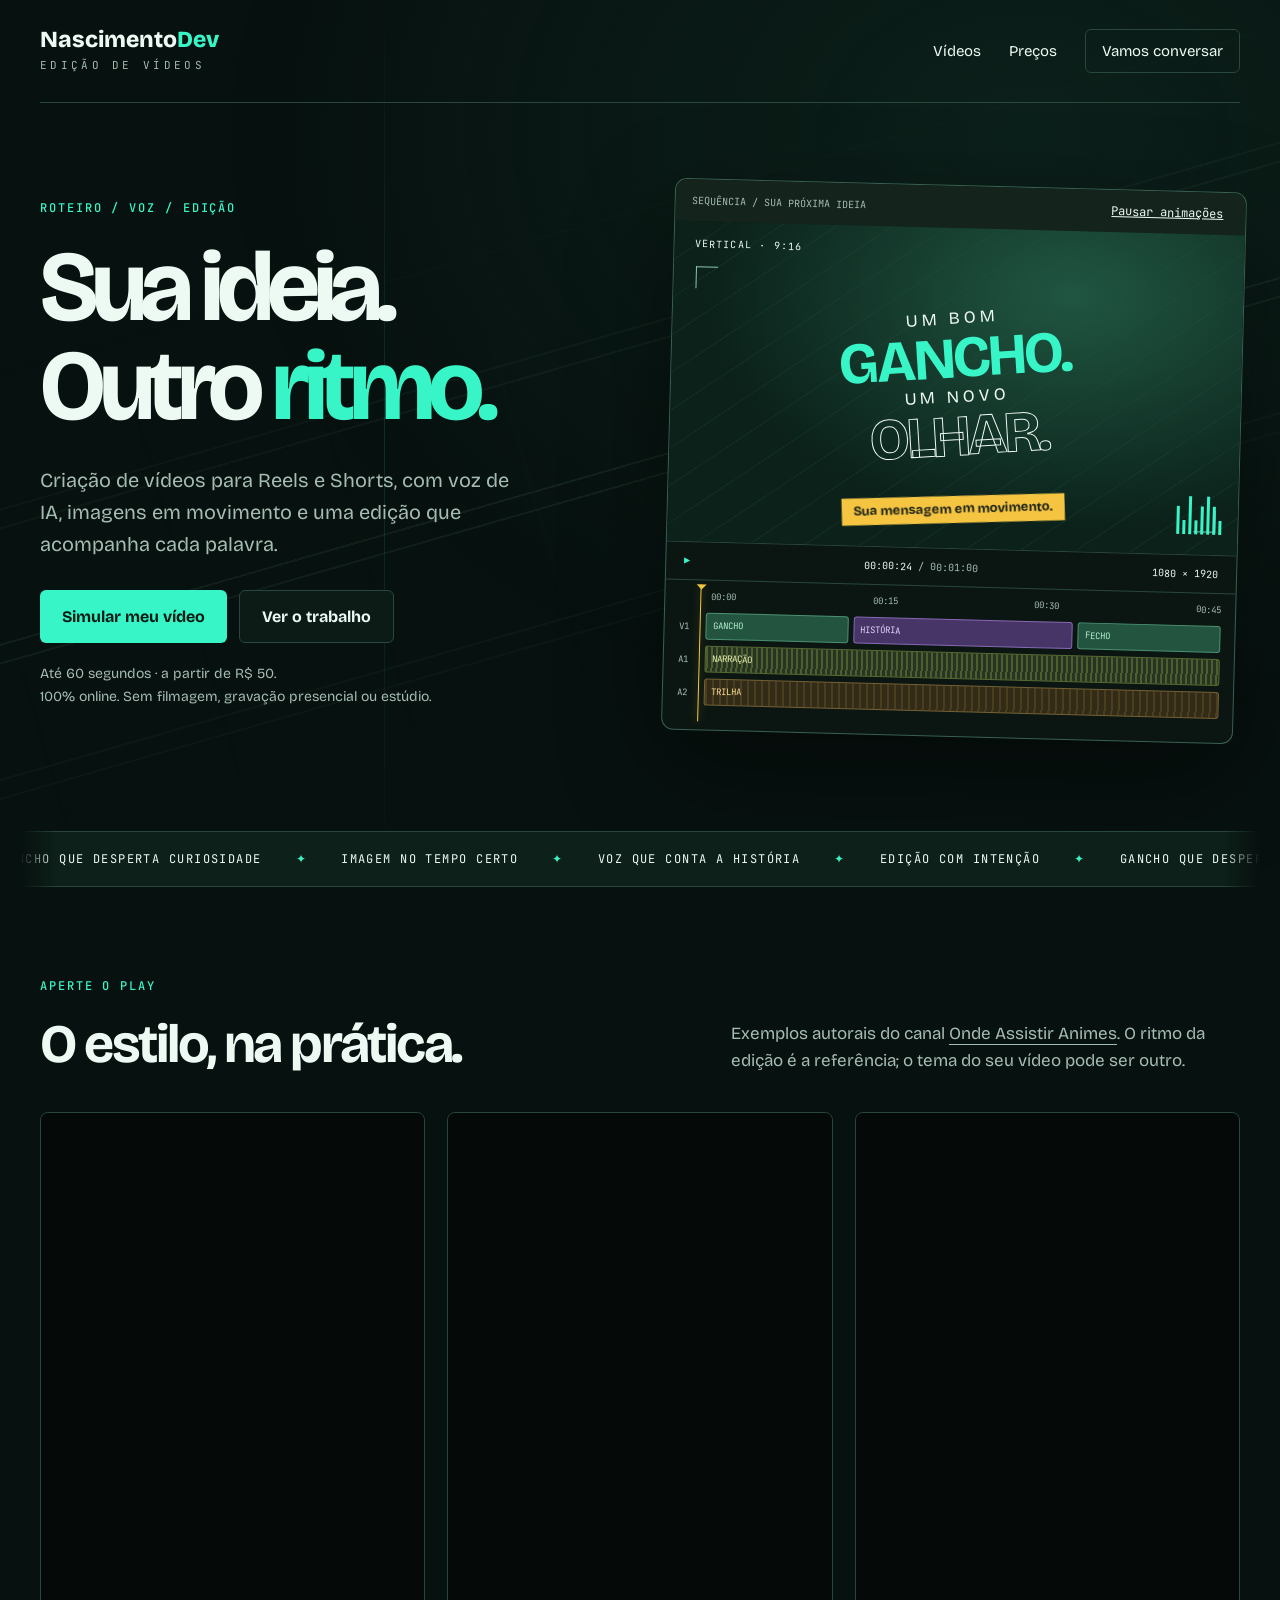
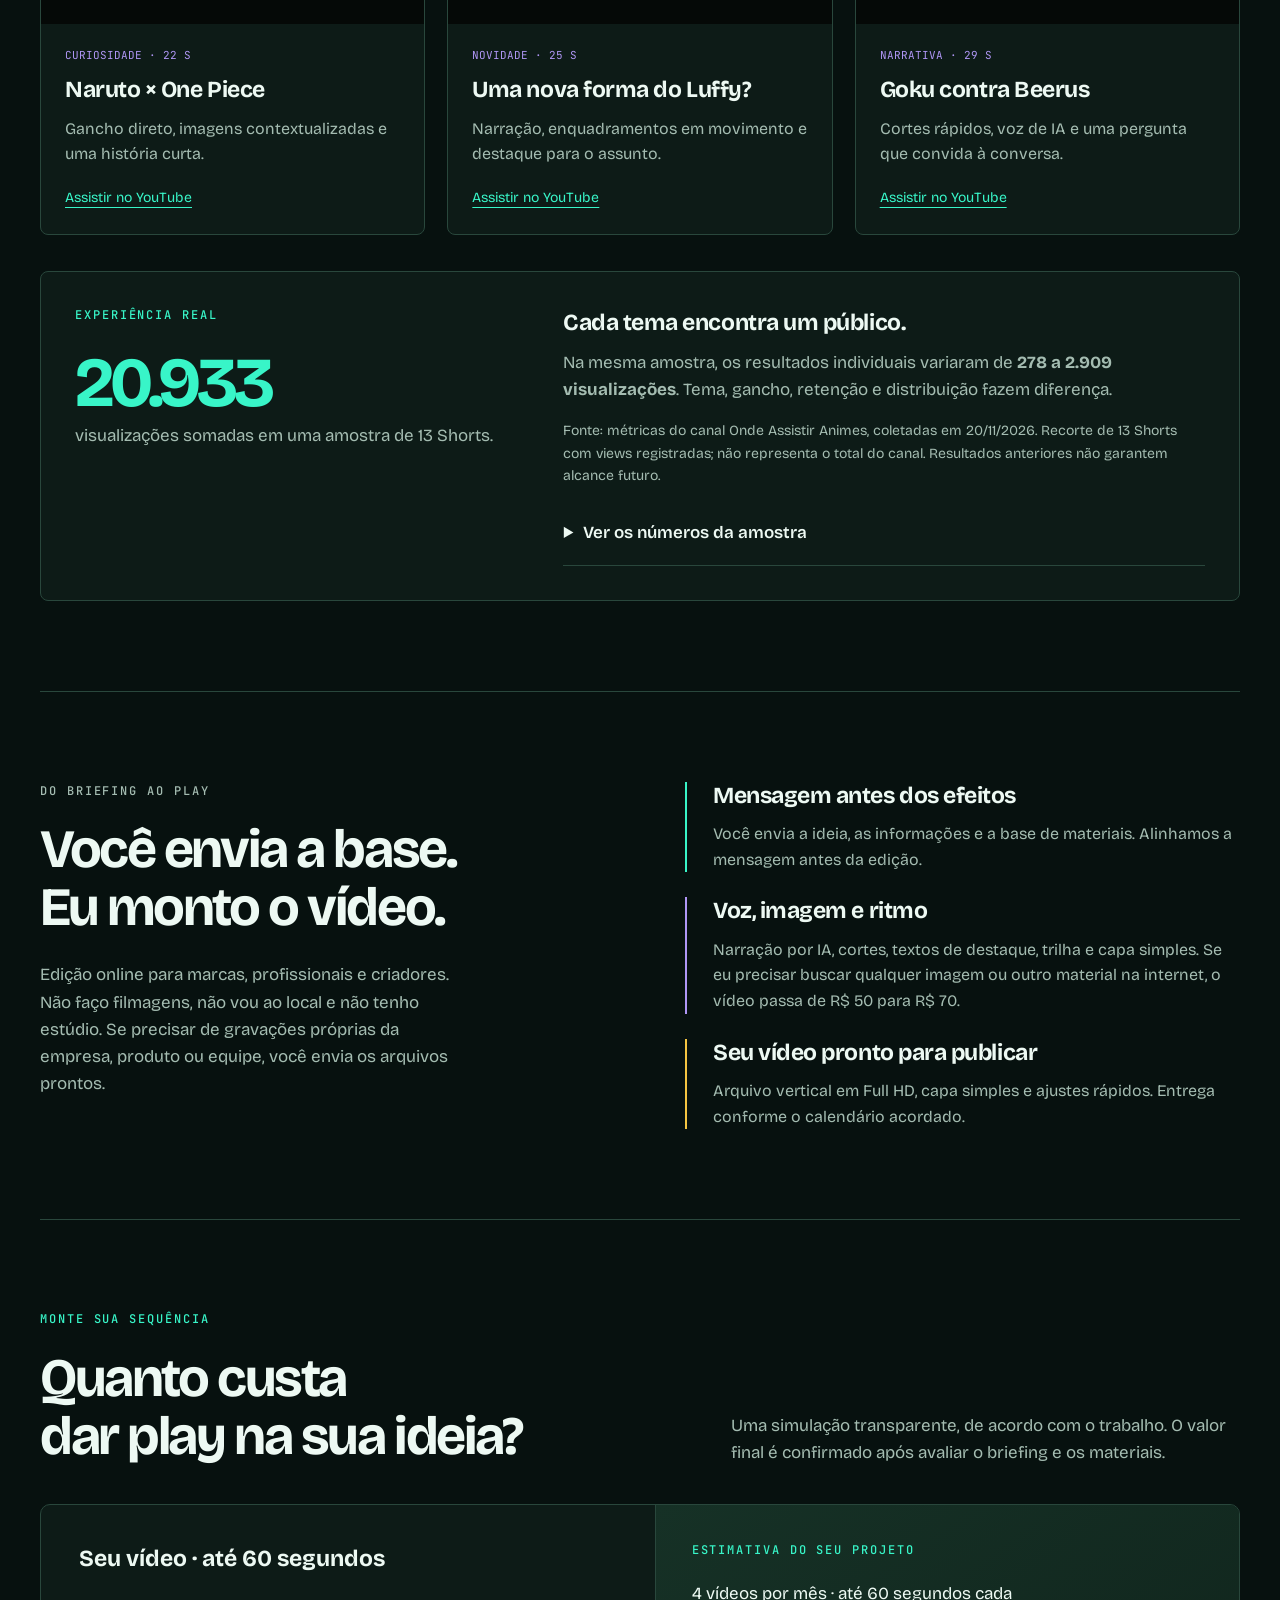
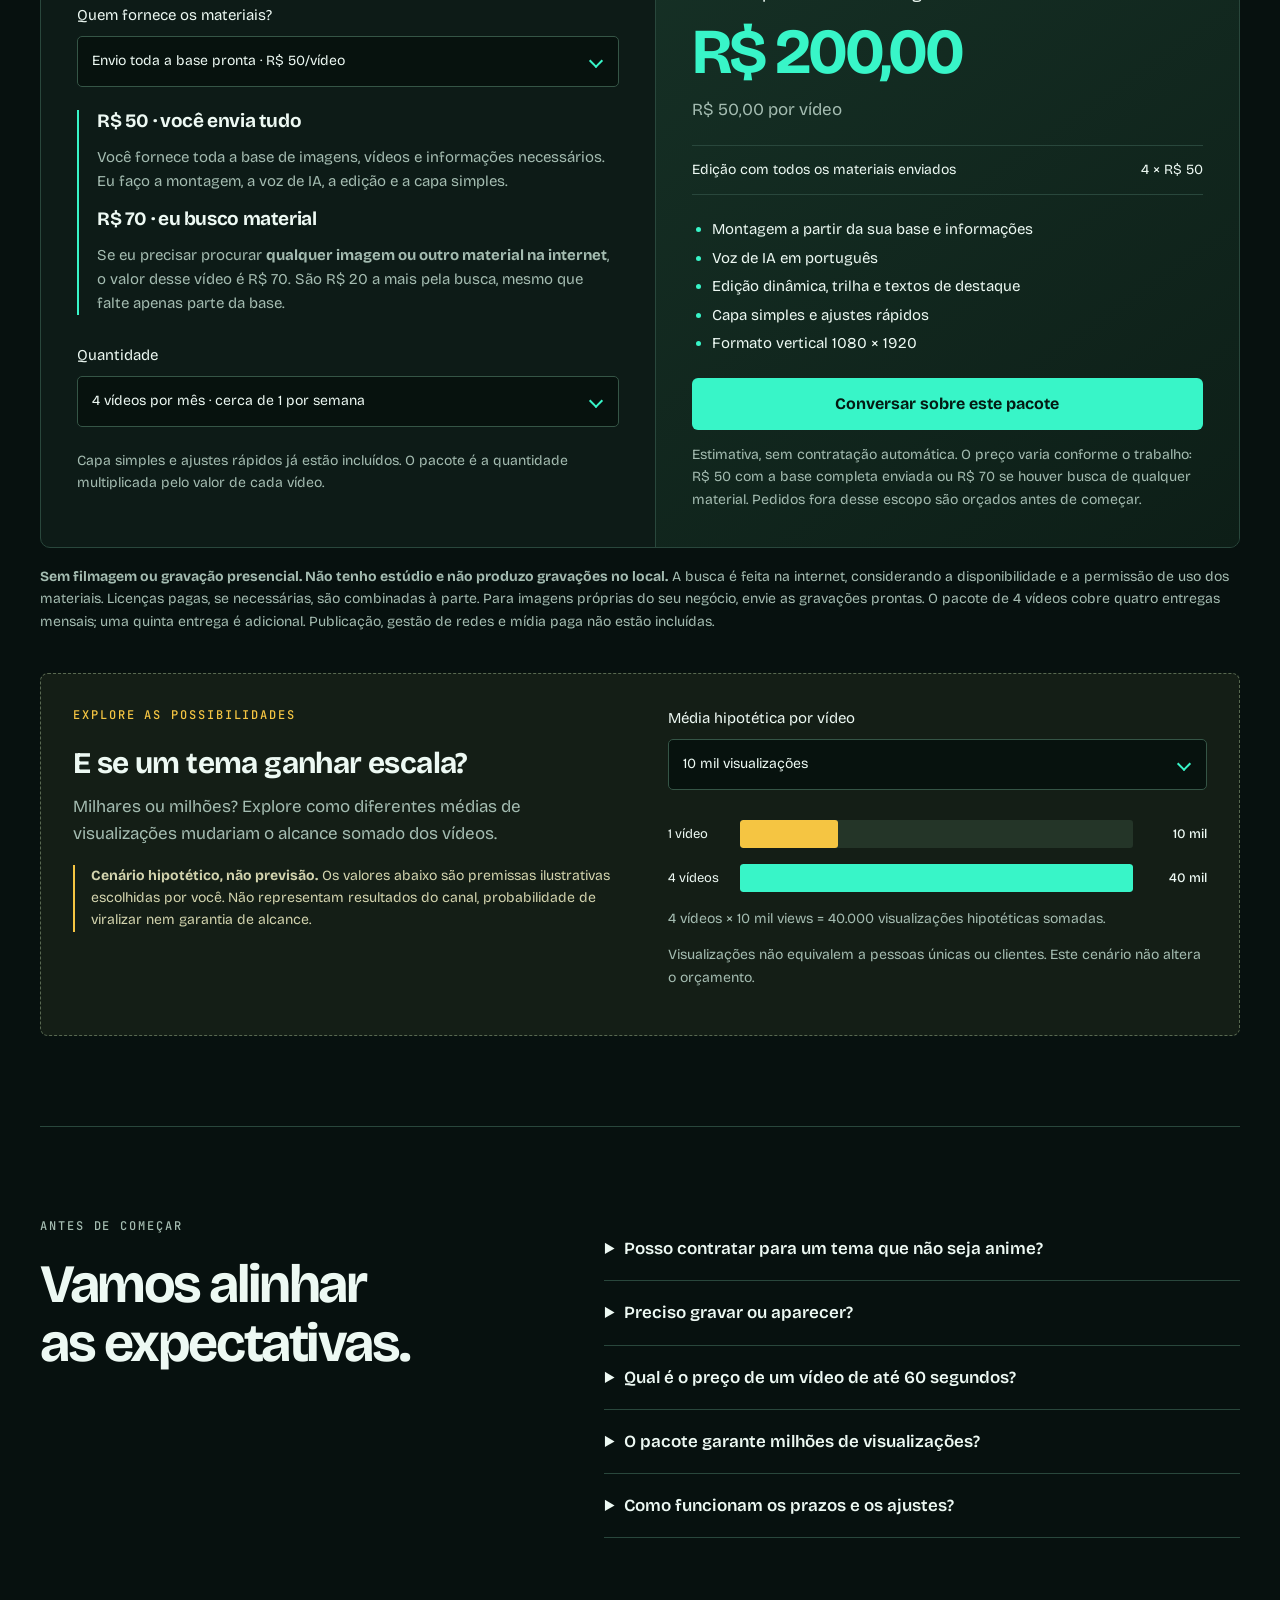
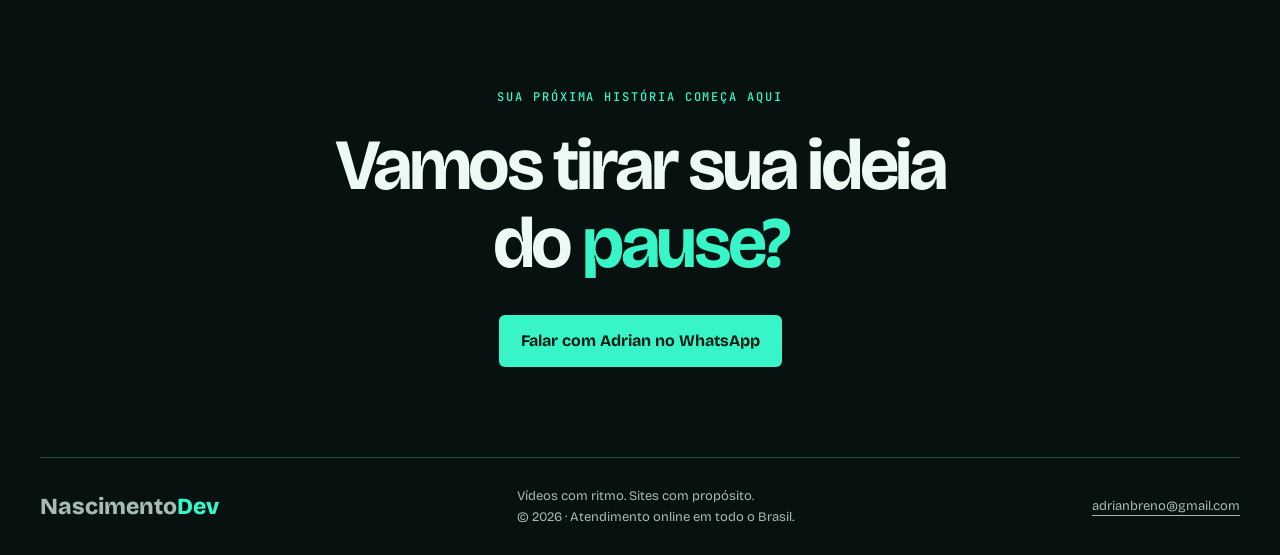
==== commit a0609dac: "Animate looping video marquee and editor preview" ====
--- a/videos/index.html
+++ b/videos/index.html
@@ -26,7 +26,7 @@
 <div class="transport"><span class="play-symbol" aria-hidden="true">▶</span><span>00:00:24 <b>/ 00:01:00</b></span><span>1080 × 1920</span></div>
 <div class="timeline" aria-hidden="true"><div class="ruler"><span>00:00</span><span>00:15</span><span>00:30</span><span>00:45</span></div><div class="track"><b>V1</b><div class="clip">GANCHO</div><div class="clip violet">HISTÓRIA</div><div class="clip">FECHO</div></div><div class="track"><b>A1</b><div class="wave voice">NARRAÇÃO</div></div><div class="track"><b>A2</b><div class="wave music">TRILHA</div></div><div class="playhead"></div></div>
 </div></section>
-<div class="ticker" aria-hidden="true"><div>GANCHO QUE DESPERTA CURIOSIDADE <span>✦</span> IMAGEM NO TEMPO CERTO <span>✦</span> VOZ QUE CONTA A HISTÓRIA <span>✦</span> EDIÇÃO COM INTENÇÃO <span>✦</span></div></div>
+<div class="ticker" aria-hidden="true"><div class="ticker-track"><div class="ticker-group"><span>GANCHO QUE DESPERTA CURIOSIDADE</span><i>✦</i><span>IMAGEM NO TEMPO CERTO</span><i>✦</i><span>VOZ QUE CONTA A HISTÓRIA</span><i>✦</i><span>EDIÇÃO COM INTENÇÃO</span><i>✦</i></div><div class="ticker-group"><span>GANCHO QUE DESPERTA CURIOSIDADE</span><i>✦</i><span>IMAGEM NO TEMPO CERTO</span><i>✦</i><span>VOZ QUE CONTA A HISTÓRIA</span><i>✦</i><span>EDIÇÃO COM INTENÇÃO</span><i>✦</i></div></div></div>
 <section class="wrap section" id="portfolio"><div class="section-heading"><div><p class="eyebrow">APERTE O PLAY</p><h2>O estilo, na prática.</h2></div><p>Exemplos autorais do canal <a href="https://www.youtube.com/@OndeAssistirAnimes" target="_blank" rel="noopener">Onde Assistir Animes</a>. O ritmo da edição é a referência; o tema do seu vídeo pode ser outro.</p></div>
 <div class="video-grid">
 <article class="video-card"><iframe src="https://www.youtube-nocookie.com/embed/9Nivy5EpyGA" title="Exemplo: Naruto e One Piece" loading="lazy" allow="accelerometer; autoplay; clipboard-write; encrypted-media; gyroscope; picture-in-picture; web-share" allowfullscreen></iframe><div><span class="pill">CURIOSIDADE · 22 S</span><h3>Naruto × One Piece</h3><p>Gancho direto, imagens contextualizadas e uma história curta.</p><a href="https://www.youtube.com/watch?v=9Nivy5EpyGA" target="_blank" rel="noopener">Assistir no YouTube</a></div></article>
--- a/videos/styles.css
+++ b/videos/styles.css
@@ -2,6 +2,9 @@
 @keyframes scan{from{left:35px}to{left:96%}}@keyframes background-scan{from{transform:translateX(0)}to{transform:translateX(70vw)}}@keyframes level{to{transform:scaleY(.25)}}@keyframes cut{0%,44%,100%{transform:rotate(-5deg) scale(1)}48%,92%{transform:rotate(2deg) scale(1.08)}}@keyframes marquee{from{transform:translateX(6vw)}to{transform:translateX(-15vw)}}
 @media(min-width:1500px){.hero{padding-block:105px}.preview{height:365px}}@media(max-width:950px){.wrap{width:calc(100% - 40px)}.hero{gap:28px}.editor{transform:none}.type-scene strong{font-size:46px}.section-heading{gap:35px}.workflow,.faq{gap:40px}.reach{gap:25px;padding:26px}form,.price-panel{padding:25px}nav{gap:18px}.proof{gap:35px}.video-card>div{padding:18px}.transport{font-size:9px}}
 @media(max-width:700px){.site-header{padding-block:20px;gap:12px;flex-wrap:wrap}.brand{font-size:21px}nav{gap:17px;font-size:14px}.contact-link{display:none}.hero{grid-template-columns:1fr;padding-block:55px;gap:40px}h1{font-size:76px}.intro{font-size:18px}.editor{max-width:480px;width:100%;margin:auto}.preview{height:290px}.type-scene strong{font-size:55px}.section{padding-block:58px}.section-heading,.workflow,.calculator,.reach,.faq{grid-template-columns:1fr;gap:28px}.section-heading{margin-bottom:28px}.video-grid{grid-template-columns:1fr;max-width:430px;margin:auto;gap:25px}.video-card iframe{aspect-ratio:9/10}.proof{grid-template-columns:1fr;gap:22px;padding:25px}.proof strong{font-size:62px}.proof>div>p:last-child{margin-bottom:0}.price-panel{border-left:0;border-top:1px solid var(--line)}.reach{padding:23px;gap:30px}.closing{padding-bottom:60px}footer{flex-direction:column;text-align:center;gap:15px}.eyebrow{font-size:11px}h2{font-size:37px}.chart-row{gap:8px}.workflow>div>p:last-child{margin-bottom:0}.actions .button{flex:1;white-space:nowrap;padding:13px 15px}}
-@media(prefers-reduced-motion:reduce){*,*:before,*:after{animation:none!important;transition:none!important;scroll-behavior:auto!important}}
+@media(prefers-reduced-motion:reduce){html{scroll-behavior:auto}body:not(.motion-enabled) *,body:not(.motion-enabled) *:before,body:not(.motion-enabled) *:after{animation:none!important;transition:none!important}}
 
 .material-rules{border-left:2px solid var(--green);padding-left:18px;margin:0 0 28px}.material-rules h3{font-size:19px}.material-rules p{font-size:15px;color:var(--muted);line-height:1.6}.material-rules p:last-child{margin-bottom:0}dl dd{white-space:nowrap}
+.ticker{padding:15px 24px}.ticker>div{width:100%;max-width:1200px;margin-inline:auto;text-align:center;line-height:2.2;animation:none}.ticker span{padding:0 18px}@media(max-width:700px){.ticker{padding:15px 20px}.ticker>div{font-size:10px}.ticker span{padding:0 10px}}
+
+.ticker{padding:15px 0;mask-image:linear-gradient(90deg,transparent 0,transparent 20px,#000 56px,#000 calc(100% - 56px),transparent calc(100% - 20px),transparent 100%)}.ticker>.ticker-track{display:flex;width:max-content;max-width:none;gap:0;margin:0;line-height:2;animation:ticker-loop 34s linear infinite}.ticker-group{display:flex;align-items:center;flex-shrink:0;gap:34px;padding-right:34px;white-space:nowrap}.ticker-group span{padding:0;color:var(--text)}.ticker-group i{font-style:normal;color:var(--green)}.filmstrip{animation:film-drift 25s ease-in-out infinite alternate}.preview:after{content:"";position:absolute;inset:0;pointer-events:none;background:linear-gradient(115deg,transparent 25%,#38f5c810 48%,transparent 65%);transform:translateX(-100%);animation:preview-light 7s ease-in-out infinite}.caption-chip{animation:caption-beat 6s ease-in-out infinite}.motion-paused .ticker-track{animation-play-state:paused!important}@keyframes ticker-loop{to{transform:translateX(-50%)}}@keyframes film-drift{to{transform:translate3d(30px,45px,0) rotate(-16deg)}}@keyframes preview-light{50%,100%{transform:translateX(100%)}}@keyframes caption-beat{0%,40%,100%{transform:rotate(-3deg) translateY(0)}45%,90%{transform:rotate(1deg) translateY(-4px)}}@media(max-width:700px){.ticker>.ticker-track{font-size:11px;animation-duration:40s}.ticker-group{gap:24px;padding-right:24px}.filmstrip{animation:none}}
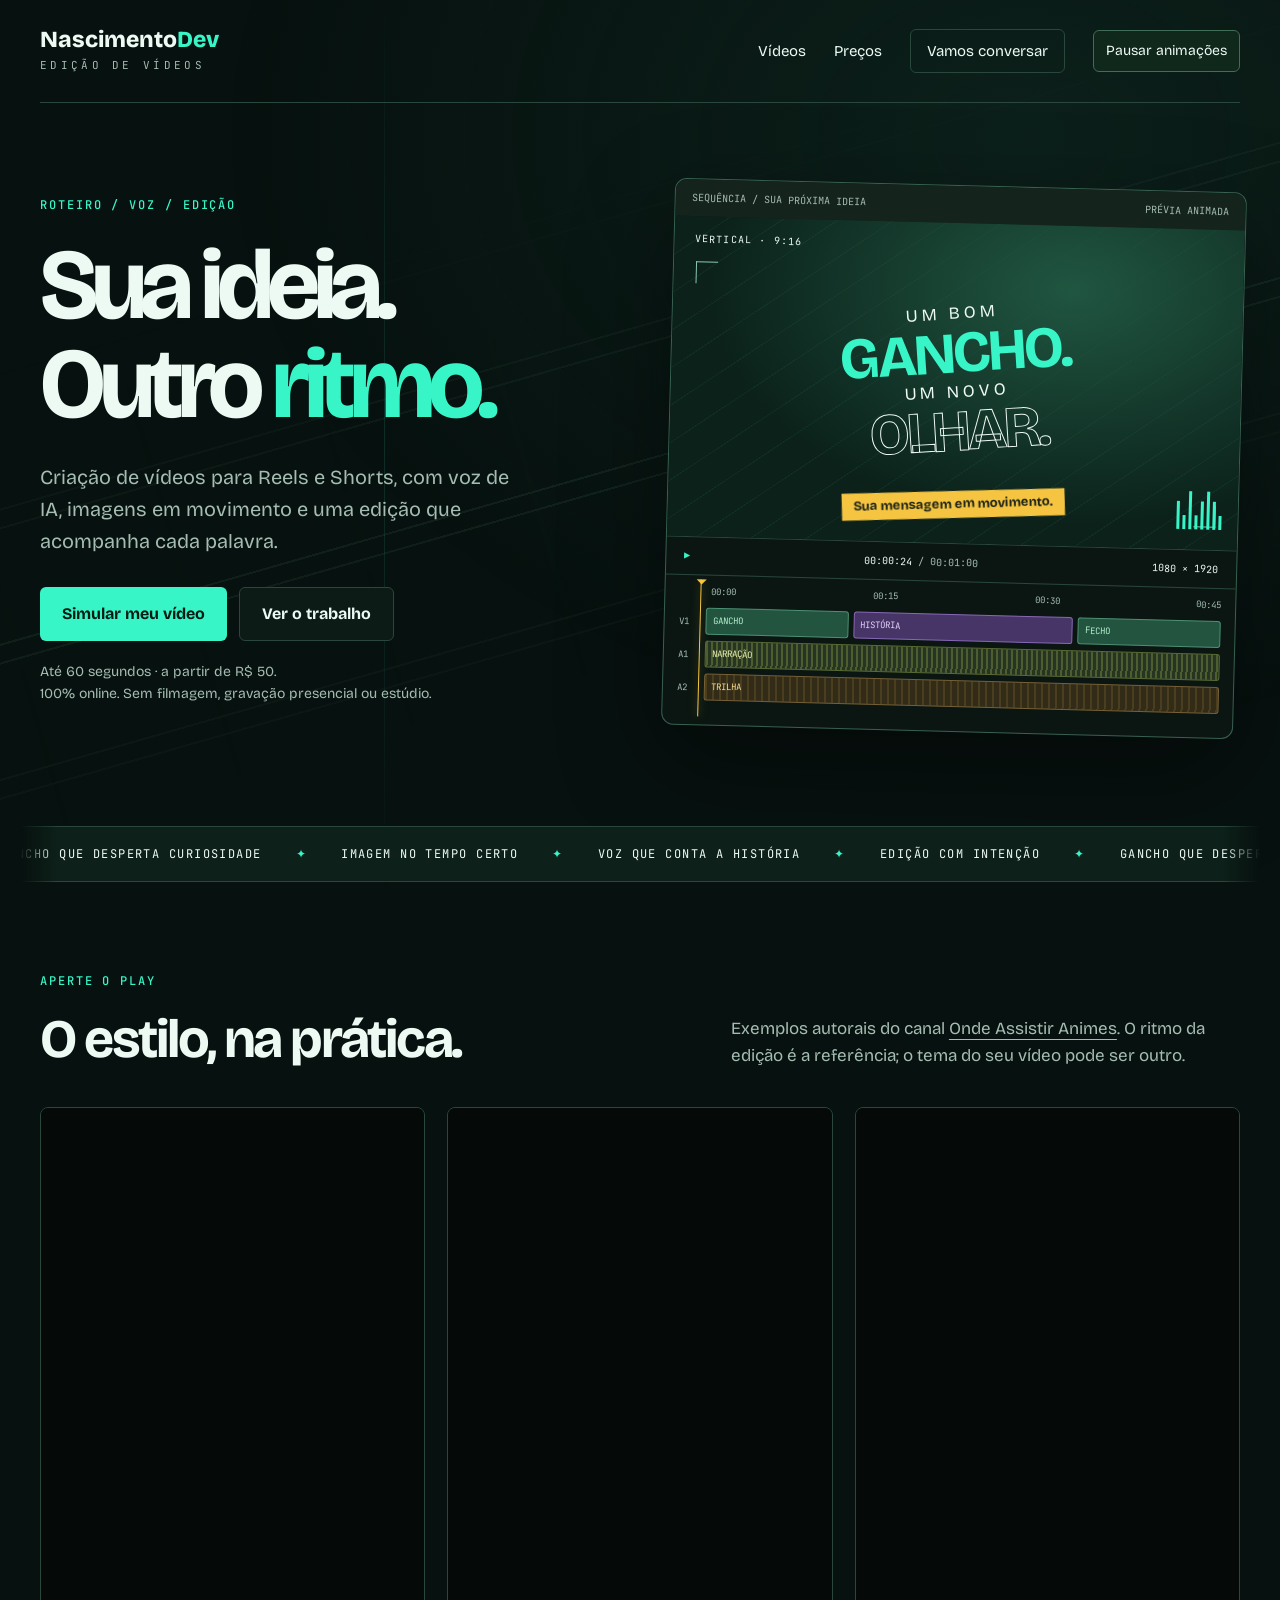
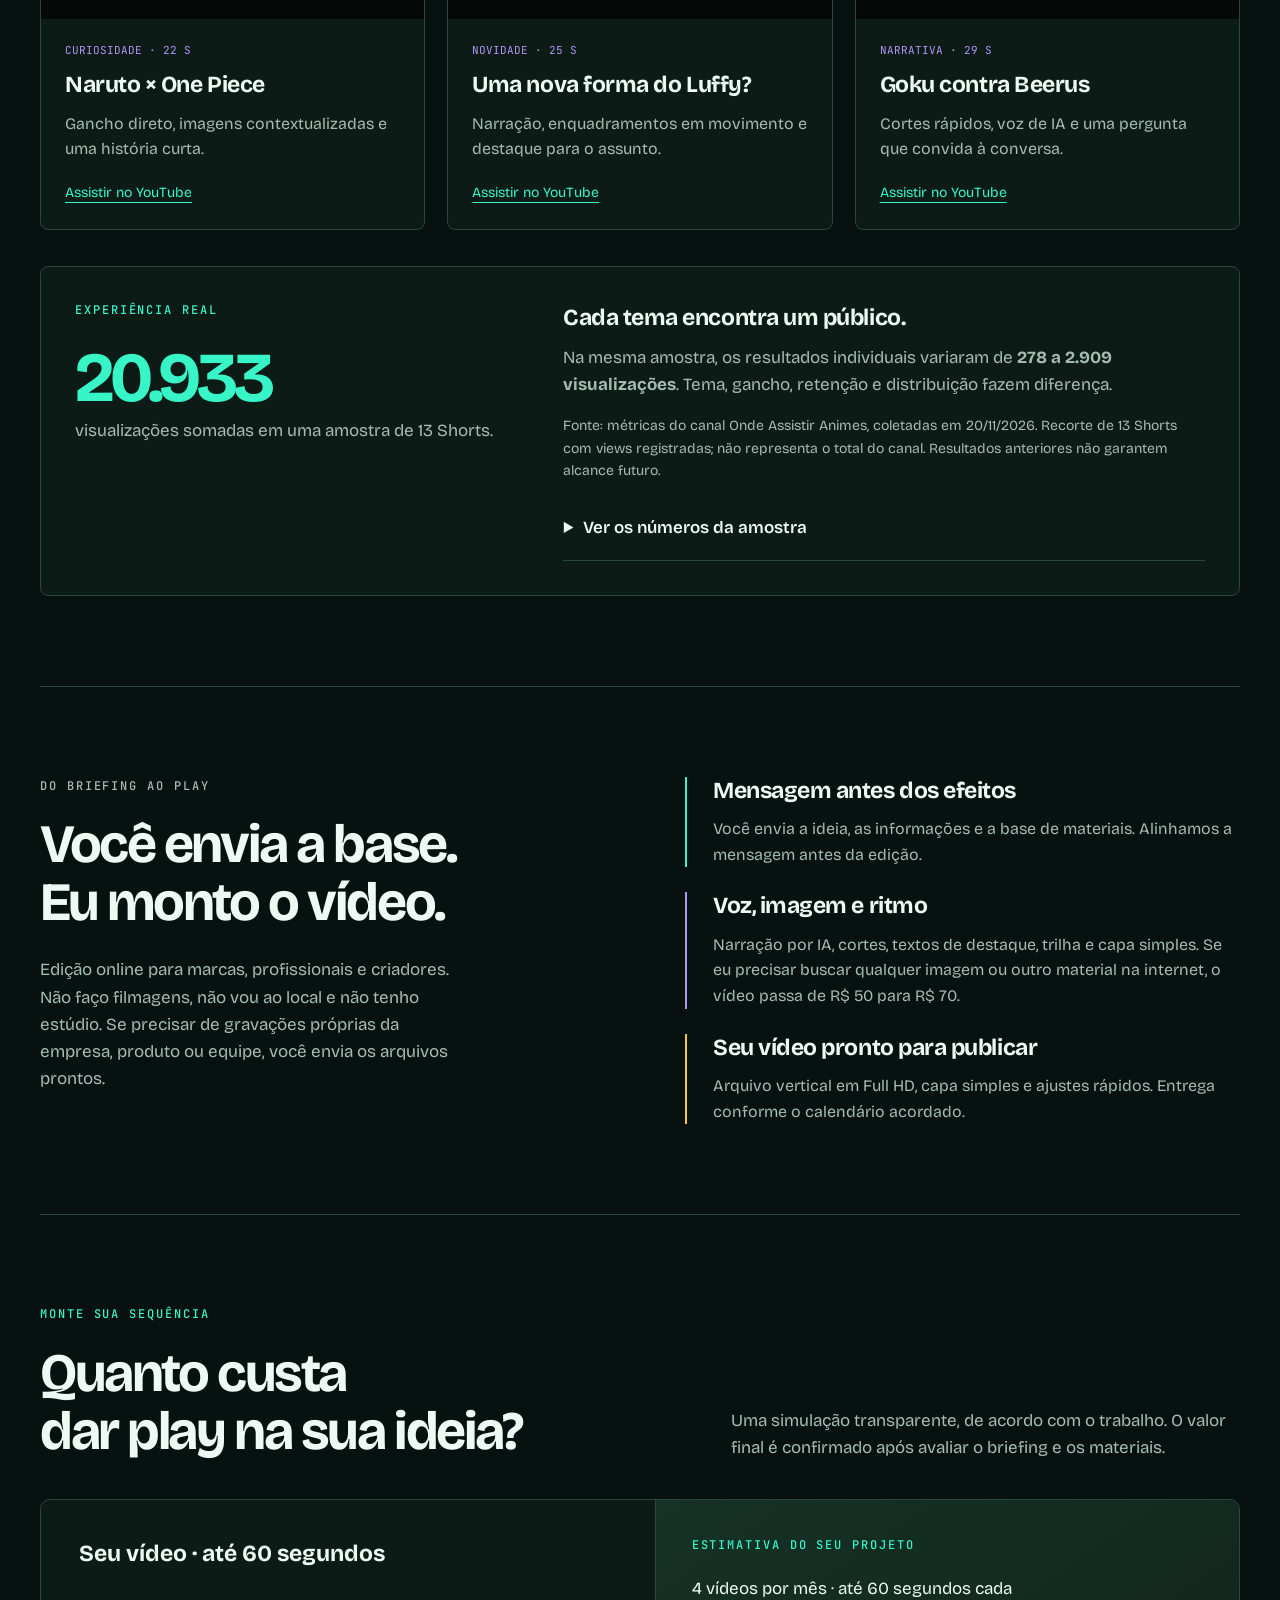
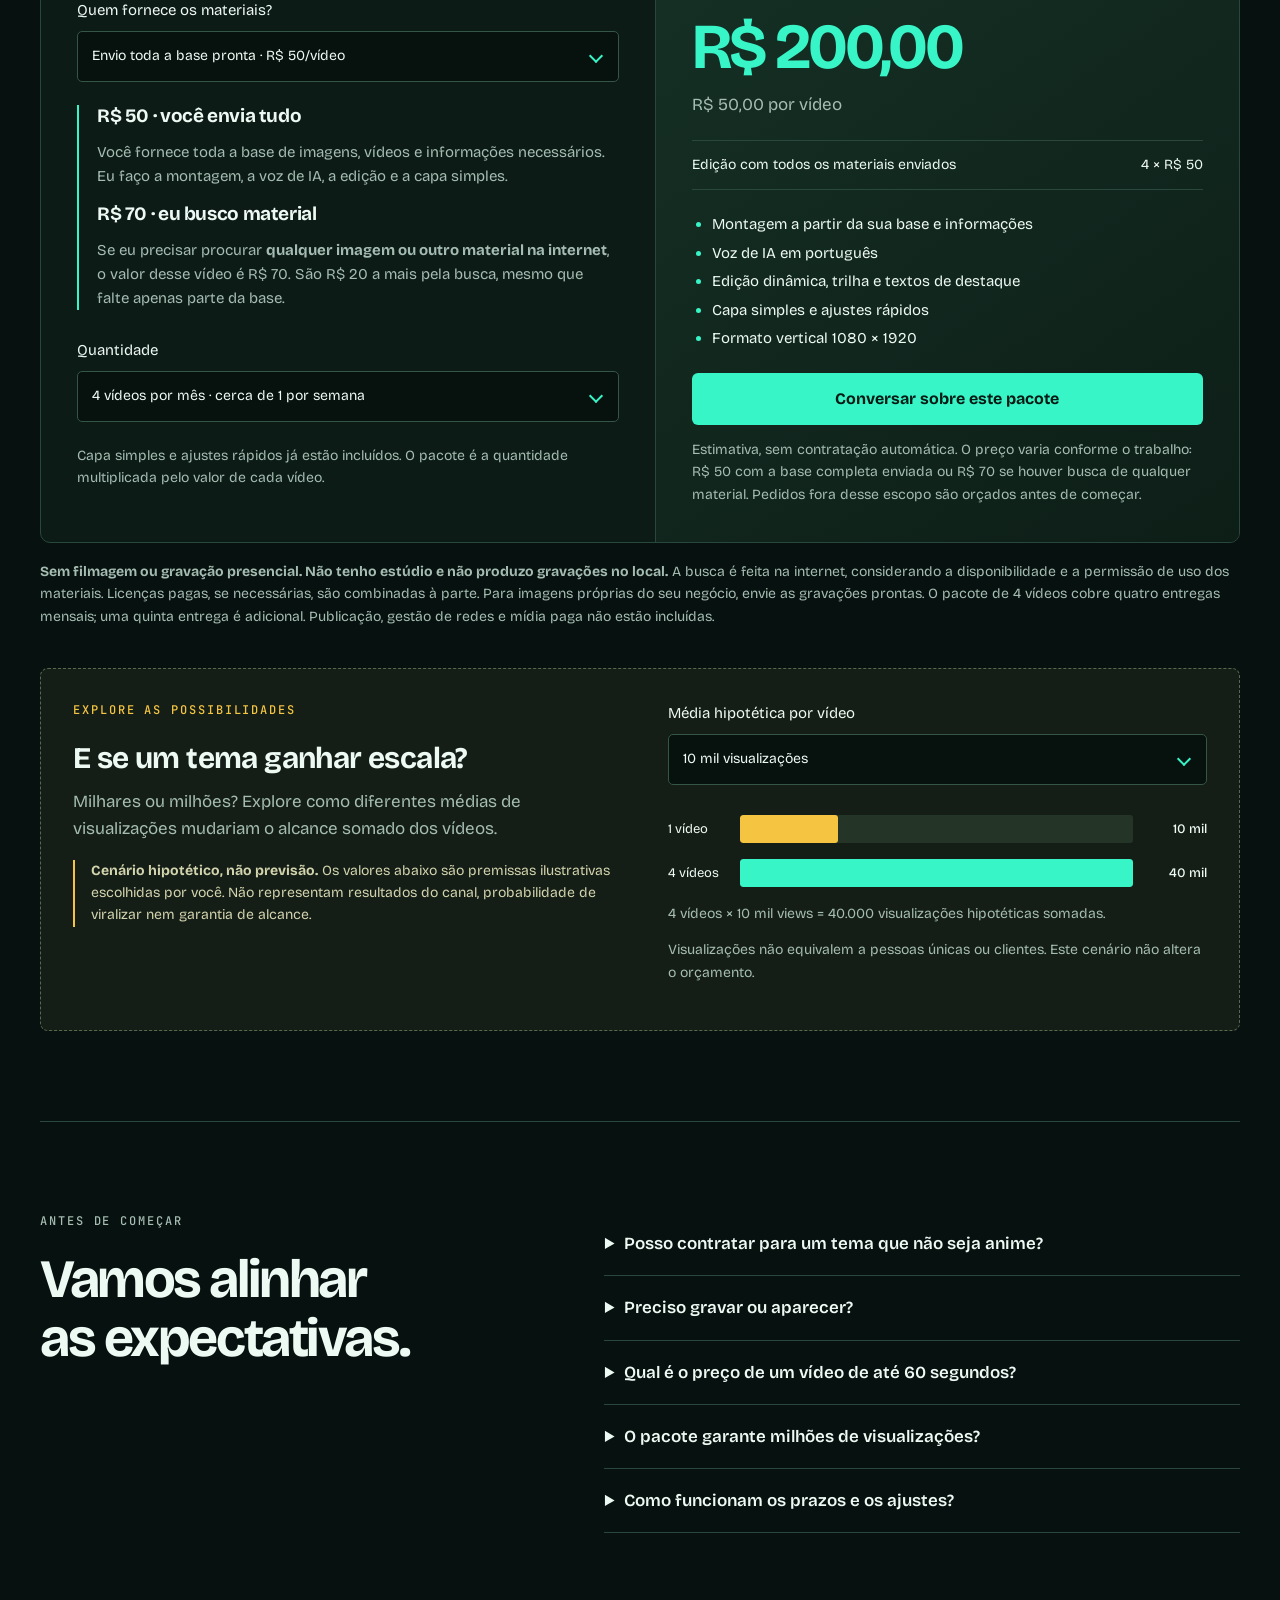
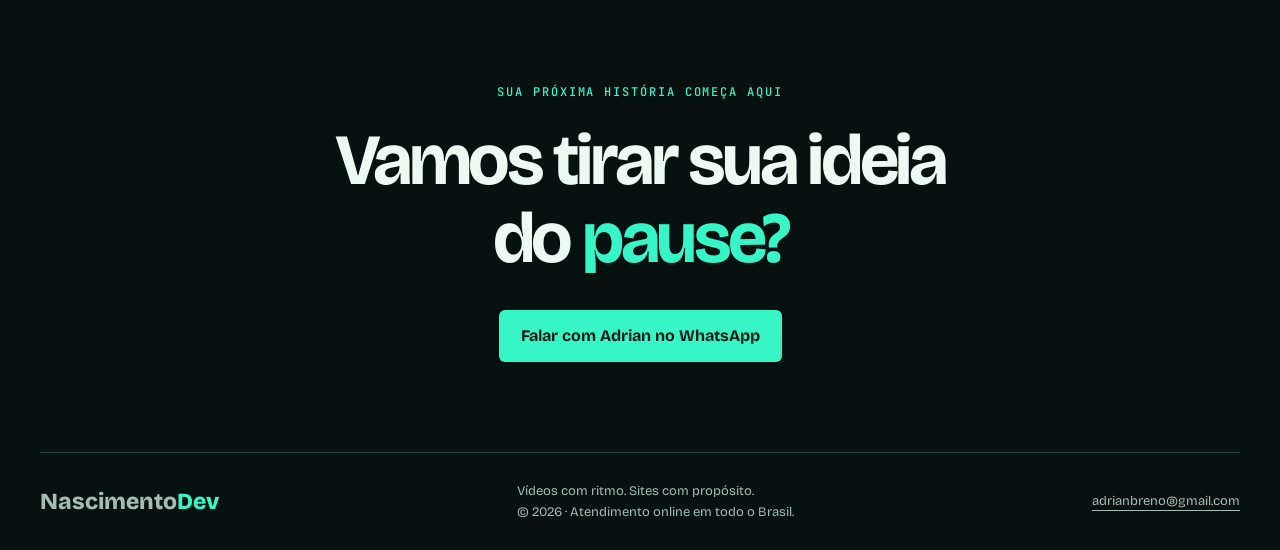
==== commit 94e99226: "Enable animations by default with header pause control" ====
--- a/videos/index.html
+++ b/videos/index.html
@@ -16,12 +16,12 @@
 <body>
 <a class="skip" href="#conteudo">Pular para o conteúdo</a>
 <div class="editing-background" aria-hidden="true"><div class="filmstrip"></div><div class="background-playhead"></div></div>
-<header class="site-header wrap"><a class="brand" href="/">Nascimento<span>Dev</span><small>EDIÇÃO DE VÍDEOS</small></a><nav aria-label="Navegação principal"><a href="#portfolio">Vídeos</a><a href="#simulador">Preços</a><a class="contact-link" href="https://wa.me/5598984450784?text=Quero%20um%20or%C3%A7amento%20de%20v%C3%ADdeos">Vamos conversar</a></nav></header>
+<header class="site-header wrap"><a class="brand" href="/">Nascimento<span>Dev</span><small>EDIÇÃO DE VÍDEOS</small></a><nav aria-label="Navegação principal"><a href="#portfolio">Vídeos</a><a href="#simulador">Preços</a><a class="contact-link" href="https://wa.me/5598984450784?text=Quero%20um%20or%C3%A7amento%20de%20v%C3%ADdeos">Vamos conversar</a><button id="motion" class="motion-control" type="button" aria-pressed="false" aria-label="Pausar animações">Pausar animações</button></nav></header>
 <main id="conteudo">
 <section class="hero wrap">
 <div class="hero-copy"><p class="eyebrow">ROTEIRO / VOZ / EDIÇÃO</p><h1>Sua ideia.<br>Outro <em>ritmo.</em></h1><p class="intro">Criação de vídeos para Reels e Shorts, com voz de IA, imagens em movimento e uma edição que acompanha cada palavra.</p><div class="actions"><a class="button primary" href="#simulador">Simular meu vídeo</a><a class="button secondary" href="#portfolio">Ver o trabalho</a></div><p class="micro">Até 60 segundos · a partir de R$ 50.<br>100% online. Sem filmagem, gravação presencial ou estúdio.</p></div>
 <div class="editor" aria-label="Ilustração animada de uma estação de edição de vídeo">
-<div class="editor-bar"><span>SEQUÊNCIA / SUA PRÓXIMA IDEIA</span><button id="motion" type="button" aria-pressed="false" aria-label="Pausar animações">Pausar animações</button></div>
+<div class="editor-bar"><span>SEQUÊNCIA / SUA PRÓXIMA IDEIA</span><span>PRÉVIA ANIMADA</span></div>
 <div class="preview"><span class="preview-meta">VERTICAL · 9:16</span><div class="frame-corner tl"></div><div class="frame-corner br"></div><div class="type-scene"><span>UM BOM</span><strong>GANCHO.</strong><span>UM NOVO</span><strong class="outline">OLHAR.</strong></div><div class="caption-chip">Sua mensagem em movimento.</div><div class="levels" aria-hidden="true"><i></i><i></i><i></i><i></i><i></i><i></i><i></i><i></i></div></div>
 <div class="transport"><span class="play-symbol" aria-hidden="true">▶</span><span>00:00:24 <b>/ 00:01:00</b></span><span>1080 × 1920</span></div>
 <div class="timeline" aria-hidden="true"><div class="ruler"><span>00:00</span><span>00:15</span><span>00:30</span><span>00:45</span></div><div class="track"><b>V1</b><div class="clip">GANCHO</div><div class="clip violet">HISTÓRIA</div><div class="clip">FECHO</div></div><div class="track"><b>A1</b><div class="wave voice">NARRAÇÃO</div></div><div class="track"><b>A2</b><div class="wave music">TRILHA</div></div><div class="playhead"></div></div>
--- a/videos/styles.css
+++ b/videos/styles.css
@@ -2,9 +2,11 @@
 @keyframes scan{from{left:35px}to{left:96%}}@keyframes background-scan{from{transform:translateX(0)}to{transform:translateX(70vw)}}@keyframes level{to{transform:scaleY(.25)}}@keyframes cut{0%,44%,100%{transform:rotate(-5deg) scale(1)}48%,92%{transform:rotate(2deg) scale(1.08)}}@keyframes marquee{from{transform:translateX(6vw)}to{transform:translateX(-15vw)}}
 @media(min-width:1500px){.hero{padding-block:105px}.preview{height:365px}}@media(max-width:950px){.wrap{width:calc(100% - 40px)}.hero{gap:28px}.editor{transform:none}.type-scene strong{font-size:46px}.section-heading{gap:35px}.workflow,.faq{gap:40px}.reach{gap:25px;padding:26px}form,.price-panel{padding:25px}nav{gap:18px}.proof{gap:35px}.video-card>div{padding:18px}.transport{font-size:9px}}
 @media(max-width:700px){.site-header{padding-block:20px;gap:12px;flex-wrap:wrap}.brand{font-size:21px}nav{gap:17px;font-size:14px}.contact-link{display:none}.hero{grid-template-columns:1fr;padding-block:55px;gap:40px}h1{font-size:76px}.intro{font-size:18px}.editor{max-width:480px;width:100%;margin:auto}.preview{height:290px}.type-scene strong{font-size:55px}.section{padding-block:58px}.section-heading,.workflow,.calculator,.reach,.faq{grid-template-columns:1fr;gap:28px}.section-heading{margin-bottom:28px}.video-grid{grid-template-columns:1fr;max-width:430px;margin:auto;gap:25px}.video-card iframe{aspect-ratio:9/10}.proof{grid-template-columns:1fr;gap:22px;padding:25px}.proof strong{font-size:62px}.proof>div>p:last-child{margin-bottom:0}.price-panel{border-left:0;border-top:1px solid var(--line)}.reach{padding:23px;gap:30px}.closing{padding-bottom:60px}footer{flex-direction:column;text-align:center;gap:15px}.eyebrow{font-size:11px}h2{font-size:37px}.chart-row{gap:8px}.workflow>div>p:last-child{margin-bottom:0}.actions .button{flex:1;white-space:nowrap;padding:13px 15px}}
-@media(prefers-reduced-motion:reduce){html{scroll-behavior:auto}body:not(.motion-enabled) *,body:not(.motion-enabled) *:before,body:not(.motion-enabled) *:after{animation:none!important;transition:none!important}}
+
 
 .material-rules{border-left:2px solid var(--green);padding-left:18px;margin:0 0 28px}.material-rules h3{font-size:19px}.material-rules p{font-size:15px;color:var(--muted);line-height:1.6}.material-rules p:last-child{margin-bottom:0}dl dd{white-space:nowrap}
 .ticker{padding:15px 24px}.ticker>div{width:100%;max-width:1200px;margin-inline:auto;text-align:center;line-height:2.2;animation:none}.ticker span{padding:0 18px}@media(max-width:700px){.ticker{padding:15px 20px}.ticker>div{font-size:10px}.ticker span{padding:0 10px}}
 
 .ticker{padding:15px 0;mask-image:linear-gradient(90deg,transparent 0,transparent 20px,#000 56px,#000 calc(100% - 56px),transparent calc(100% - 20px),transparent 100%)}.ticker>.ticker-track{display:flex;width:max-content;max-width:none;gap:0;margin:0;line-height:2;animation:ticker-loop 34s linear infinite}.ticker-group{display:flex;align-items:center;flex-shrink:0;gap:34px;padding-right:34px;white-space:nowrap}.ticker-group span{padding:0;color:var(--text)}.ticker-group i{font-style:normal;color:var(--green)}.filmstrip{animation:film-drift 25s ease-in-out infinite alternate}.preview:after{content:"";position:absolute;inset:0;pointer-events:none;background:linear-gradient(115deg,transparent 25%,#38f5c810 48%,transparent 65%);transform:translateX(-100%);animation:preview-light 7s ease-in-out infinite}.caption-chip{animation:caption-beat 6s ease-in-out infinite}.motion-paused .ticker-track{animation-play-state:paused!important}@keyframes ticker-loop{to{transform:translateX(-50%)}}@keyframes film-drift{to{transform:translate3d(30px,45px,0) rotate(-16deg)}}@keyframes preview-light{50%,100%{transform:translateX(100%)}}@keyframes caption-beat{0%,40%,100%{transform:rotate(-3deg) translateY(0)}45%,90%{transform:rotate(1deg) translateY(-4px)}}@media(max-width:700px){.ticker>.ticker-track{font-size:11px;animation-duration:40s}.ticker-group{gap:24px;padding-right:24px}.filmstrip{animation:none}}
+
+.motion-control{border:1px solid #416d59;background:#10271c;color:var(--text);border-radius:6px;padding:9px 12px;font-size:14px;white-space:nowrap}.motion-control:hover{border-color:var(--green)}@media(max-width:700px){.site-header nav{flex-wrap:wrap;justify-content:flex-end;gap:12px}.motion-control{font-size:12px;padding:7px 9px}.site-header{align-items:center}.site-header nav{margin-left:auto}}
